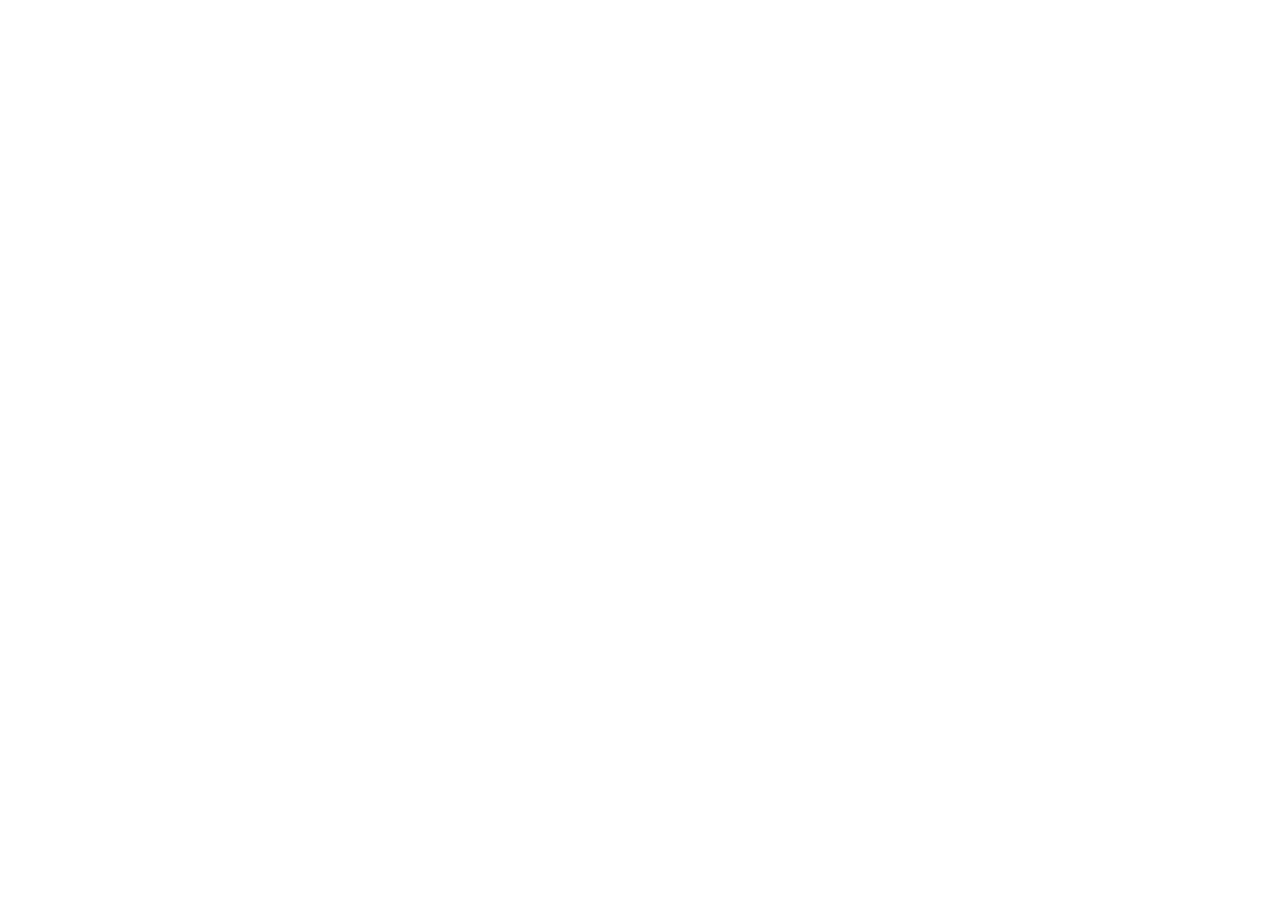
==== DW/告警管理-告警列表.html @ 0f79fd52 "Upload DW prototype pages" ====
<!doctype html>
<html lang="zh-CN">
<head><meta charset="UTF-8"><meta name="viewport" content="width=device-width,initial-scale=1"><title>AI告警管理中心</title><link rel="stylesheet" href="resources/css/app.css?v=20261026-30"></head>
<body data-page="alarms"><div id="app"></div><script src="data/mock-data.js"></script><script src="resources/js/app.js?v=20261026-30"></script></body>
</html>
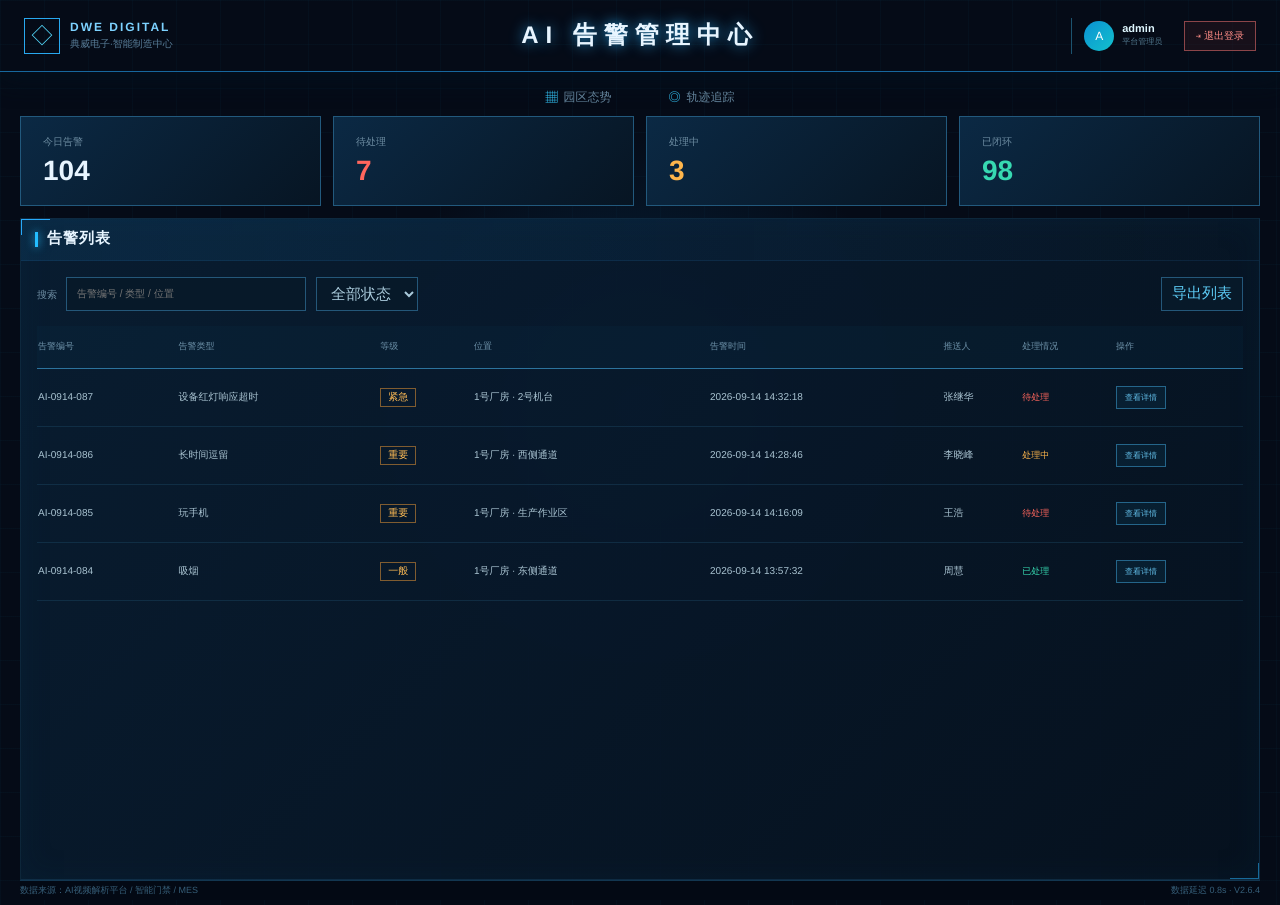
==== commit 0253e05c: "Update DW AI behavior analysis prototype" ====
--- a/DW/告警管理-告警列表.html
+++ b/DW/告警管理-告警列表.html
@@ -1,5 +1,5 @@
 <!doctype html>
 <html lang="zh-CN">
-<head><meta charset="UTF-8"><meta name="viewport" content="width=device-width,initial-scale=1"><title>AI告警管理中心</title><link rel="stylesheet" href="resources/css/app.css?v=20261026-30"></head>
+<head><meta charset="UTF-8"><meta name="viewport" content="width=device-width,initial-scale=1"><title>AI告警管理中心</title><link rel="stylesheet" href="resources/css/app.css?v=20261026-33"></head>
 <body data-page="alarms"><div id="app"></div><script src="data/mock-data.js"></script><script src="resources/js/app.js?v=20261026-30"></script></body>
 </html>
--- a/DW/resources/css/app.css
+++ b/DW/resources/css/app.css
@@ -0,0 +1,145 @@
+:root{--bg:#050b17;--panel:#08182b;--line:#164568;--blue:#18a8ff;--cyan:#42e8ff;--text:#e8f5ff;--muted:#7191ad;--red:#ff584d;--amber:#ffb64c;--green:#32d8ae}
+*{box-sizing:border-box}html,body{margin:0;min-height:100%;background:#030914;color:var(--text);font:14px "PingFang SC","Microsoft YaHei",sans-serif}button,input,select{font:inherit}button,a{color:inherit}body{min-width:1280px;background:radial-gradient(circle at 50% 45%,#062743 0,transparent 35%),linear-gradient(#0d39581c 1px,transparent 1px),linear-gradient(90deg,#0d39581c 1px,transparent 1px),var(--bg);background-size:auto,44px 44px,44px 44px,auto}
+.topbar{height:72px;padding:0 24px;display:grid;grid-template-columns:1fr 1.4fr 1fr;align-items:center;border-bottom:1px solid #17679d;box-shadow:0 8px 25px #03101d}.brand{display:flex;align-items:center;gap:10px}.brand>span{width:36px;height:36px;display:grid;place-items:center;border:1px solid #28a8ef;color:#55dcff;font-size:22px}.brand b,.brand small{display:block}.brand b{font-size:12px;letter-spacing:2px;color:#7dd2ff}.brand small{font-size:10px;color:#587c97;margin-top:3px}.topbar h1{text-align:center;margin:0;font-size:24px;font-weight:600;letter-spacing:7px;text-shadow:0 0 14px #208fce}.clock{display:flex;justify-content:flex-end;align-items:center;gap:20px;color:#6b8da5;font-size:11px}.clock i{display:inline-block;width:6px;height:6px;border-radius:50%;background:#35e4b7;box-shadow:0 0 8px #35e4b7;margin-right:5px}.clock b{font:15px monospace;color:#c1ebff}
+.nav{height:44px;display:flex;justify-content:center;align-items:end;gap:3px}.nav a{text-decoration:none;padding:9px 26px;color:#63839a;font-size:12px;border:1px solid transparent}.nav a.active{color:#d2f1ff;background:#0d3a5a66;border-color:#1d628b;box-shadow:inset 0 -2px #27c5ff}.nav span{color:#35ccff;margin-right:6px}#page-content{padding:0 20px 25px;min-height:calc(100vh - 136px)}.app-footer{height:20px;position:fixed;z-index:10;bottom:0;left:20px;right:20px;display:flex;justify-content:space-between;align-items:center;background:#030914;color:#365e78;font-size:9px;border-top:1px solid #123650}
+.dashboard{height:calc(100vh - 136px);min-height:690px;display:grid;grid-template-columns:280px minmax(620px,1fr) 360px;gap:14px}.dashboard>aside{display:grid;grid-template-rows:42% 1fr;gap:14px}.panel{position:relative;min-height:0;background:linear-gradient(135deg,#091d32f2,#06111ff0);border:1px solid #1c527552;box-shadow:inset 0 0 30px #0636542b;overflow:hidden}.panel:before,.panel:after{content:"";position:absolute;width:28px;height:15px;pointer-events:none}.panel:before{left:-1px;top:-1px;border-left:2px solid #27a9fa;border-top:2px solid #27a9fa}.panel:after{right:-1px;bottom:-1px;border-right:2px solid #176999;border-bottom:2px solid #176999}.panel-title{height:42px;display:flex;align-items:center;padding:0 14px;background:linear-gradient(90deg,#146fac26,transparent);border-bottom:1px solid #236ca82b;letter-spacing:1px}.panel-title i{width:3px;height:15px;background:#24bdff;box-shadow:0 0 8px #24bdff;margin-right:9px}
+.device-box{height:47%;display:flex;justify-content:center;align-items:center;gap:24px}.donut{width:112px;height:112px;border-radius:50%;display:grid;place-items:center;background:conic-gradient(#24c9ff 0 92.97%,#ff5961 92.97%);position:relative;box-shadow:0 0 20px #18a8ff44}.donut:before{content:"";position:absolute;inset:10px;border-radius:50%;background:#07162a}.donut div{position:relative;text-align:center}.donut b{font-size:27px}.donut small{display:block;color:#6d91aa;font-size:9px}.device-info span{display:block;color:#7897aa;font-size:10px;margin:16px 0}.device-info i{display:inline-block;width:7px;height:7px;border-radius:50%;margin-right:7px}.online{background:#20cfff}.offline{background:#ff5961}.device-info b{display:block;color:#fff;font-size:18px;margin-left:14px}.device-info em{font-size:9px;color:#54768d;font-style:normal;margin-left:14px}.mini-stats{display:grid;grid-template-columns:repeat(3,1fr);border-top:1px solid #255c7d55;border-bottom:1px solid #255c7d55;margin:0 13px;padding:12px 0}.mini-stats span{text-align:center;font-size:9px;color:#64859b;border-right:1px solid #214f6c}.mini-stats span:last-child{border:0}.mini-stats b{display:block;color:#e3f6ff;font-size:17px}
+.total{margin:13px;padding:10px;background:linear-gradient(90deg,#176daf33,transparent);display:flex;align-items:baseline}.total span{font-size:10px;color:#7693a8}.total b{font-size:28px;margin-left:13px}.total em{font-size:9px;font-style:normal;color:#ff6d63;margin-left:auto}.event-bars{padding:0 13px}.event-bars button{height:40px;width:100%;display:grid;grid-template-columns:1fr 33% 28px;align-items:center;border:0;border-bottom:1px solid #23567544;background:transparent;cursor:pointer}.event-bars span{font-size:10px;text-align:left}.event-bars i{height:4px;background:#122c41}.event-bars i b{height:100%;display:block}.event-bars strong{text-align:right}.spark-bars{height:62px;margin:12px 13px;display:flex;gap:7px;align-items:flex-end;border-bottom:1px solid #21506d;background:repeating-linear-gradient(0deg,#1f6a971c 0 1px,transparent 1px 15px)}.spark-bars i{flex:1;background:linear-gradient(#36d6ff,#1460a2)}
+.weekly-trend{margin:8px 13px 0;padding-top:7px;border-top:1px solid #24567555}.weekly-trend>header{display:flex;justify-content:space-between;align-items:center;height:18px}.weekly-trend>header b{font-size:9px;font-weight:500;color:#a6d5e9}.weekly-trend>header em{font-size:7px;font-style:normal;color:#4c748a}.trend-legend{display:grid;grid-template-columns:repeat(2,1fr);gap:3px 7px;margin:3px 0 5px;color:#587d91;font-size:7px}.trend-legend span{white-space:nowrap;overflow:hidden;text-overflow:ellipsis}.trend-legend i{display:inline-block;width:6px;height:3px;margin-right:4px}.trend-chart{height:70px;display:grid;grid-template-columns:repeat(7,1fr);gap:4px;align-items:end;border-bottom:1px solid #275b79;background:repeating-linear-gradient(0deg,transparent 0 16px,#1c5c7c28 17px)}.trend-day{height:100%;display:flex;flex-direction:column;justify-content:flex-end;align-items:center}.trend-day>span{width:100%;height:52px;display:flex;align-items:flex-end;justify-content:center;gap:2px}.trend-day>span i{width:3px;min-height:2px;box-shadow:0 0 4px currentColor;transition:.2s}.trend-day>span i:hover{filter:brightness(1.5);transform:scaleX(1.5)}.trend-day small{height:14px;padding-top:3px;color:#416b82;font:6px monospace;white-space:nowrap}
+.trend-canvas{display:block;width:100%;height:100px;border-bottom:1px solid #275b79;background:linear-gradient(90deg,#0a2f481f,transparent)}
+.center{display:flex;flex-direction:column;min-width:0}.section-heading{text-align:center;height:55px;font-size:17px;letter-spacing:5px;padding-top:4px;text-shadow:0 0 12px #28a8ef}.section-heading small{display:block;color:#2d7ba9;font-size:8px;letter-spacing:4px;margin-top:6px}.map{position:relative;flex:1;overflow:hidden;border-top:1px solid #3494d133;border-bottom:1px solid #3494d133;background:radial-gradient(ellipse at 50% 55%,#0e5d9052,transparent 52%),repeating-linear-gradient(0deg,transparent 0 35px,#1a74ad14 36px),repeating-linear-gradient(90deg,transparent 0 35px,#1a74ad14 36px)}.map:before{content:"";position:absolute;inset:12% 8% 7%;border:1px solid #2ea5e139;transform:skewY(-4deg);box-shadow:inset 0 0 50px #1476b42e}.building{position:absolute;padding:11px 13px;border:1px solid #33aae56b;background:linear-gradient(135deg,#0e466dcc,#071f35d9);box-shadow:9px 13px #030e1cb8;transform:skewY(-7deg)}.building b,.building small{display:block;transform:skewY(7deg)}.building b{font-size:11px;color:#8ccbe9}.building small{font-size:8px;color:#456f89;margin-top:3px}.b1{left:13%;top:43%;width:24%;height:19%}.b2{left:63%;top:22%;width:20%;height:18%}.b3{left:43%;top:55%;width:25%;height:21%}.b4{left:70%;top:60%;width:20%;height:17%}.beacon{position:absolute;z-index:3;width:27px;height:27px;margin:-13px;border-radius:50%;border:1px solid currentColor;background:#071523;color:#fff;box-shadow:0 0 18px currentColor;cursor:pointer}.beacon.red{color:#ff6259}.beacon.amber{color:#ffb74c}.beacon.cyan{color:#36dfff}.map-label{position:absolute;left:39%;top:35%;padding:12px 22px;border-left:2px solid #23c5fb;background:linear-gradient(90deg,#0c68a059,transparent)}.map-label b,.map-label small{display:block}.map-label small{font-size:8px;color:#4e92ba;margin-top:4px}.kpis{height:78px;display:grid;grid-template-columns:repeat(4,1fr);border:1px solid #2979ad40}.kpis span{padding:13px 15px;border-right:1px solid #174d70;background:#071b2ce6}.kpis small{display:block;color:#63849b;font-size:9px}.kpis b{font-size:23px;margin-top:4px;display:inline-block}.kpis em{font-style:normal;color:#4d819e;font-size:9px;margin-left:4px}
+.top-kpis{height:70px;flex:none;margin-bottom:8px;border-color:#267aa64f}.top-kpis span{padding:10px 15px;background:linear-gradient(180deg,#0a2941,#071725)}.camera-strip{height:112px;flex:none;margin-top:8px;border:1px solid #226184;background:linear-gradient(180deg,#071b2c,#04101c);overflow:hidden}.camera-strip>header{height:25px;display:flex;align-items:center;justify-content:space-between;padding:0 10px;border-bottom:1px solid #1e506e;color:#88cce7;font-size:8px;letter-spacing:1px}.camera-strip>header span i{display:inline-block;width:5px;height:5px;margin-right:5px;border-radius:50%;background:#35dcff;box-shadow:0 0 7px #35dcff}.camera-strip>header em{font-style:normal;color:#4e8198}.camera-grid{height:86px;display:grid;grid-template-columns:repeat(8,minmax(92px,1fr));gap:5px;padding:5px;overflow-x:auto;overflow-y:hidden}.camera-grid::-webkit-scrollbar{height:3px}.camera-grid::-webkit-scrollbar-thumb{background:#17698f}.camera-tile{height:76px;min-width:0;padding:0;border:1px solid #215777;background:#071725;text-align:left;overflow:hidden;cursor:pointer}.camera-tile:hover{border-color:#39cffb;box-shadow:0 0 10px #2dc9f64d}.camera-thumb{height:49px;position:relative;background-image:linear-gradient(#03121d24,#03121d65),url("../../images/alarms/alarm-scenes.png");background-size:300% auto;background-repeat:no-repeat;overflow:hidden}.camera-thumb:after{content:"";position:absolute;inset:0;background:repeating-linear-gradient(0deg,transparent 0 3px,#0017 4px)}.camera-thumb>span{position:absolute;z-index:2;left:4px;top:3px;color:#39e0bc;font:6px monospace}.camera-thumb>i{position:absolute;z-index:2;left:50%;top:50%;width:17px;height:12px;transform:translate(-50%,-50%);border:1px solid #4ae4ff}.camera-thumb>em{position:absolute;z-index:3;left:50%;top:50%;transform:translate(-50%,-50%);font-style:normal;font-size:6px;color:#d5f7ff}.camera-tile>footer{height:27px;display:flex;align-items:center;justify-content:space-between;padding:2px 4px;background:#071725}.camera-tile>footer span{min-width:0}.camera-tile>footer b,.camera-tile>footer small{display:block;overflow:hidden;white-space:nowrap;text-overflow:ellipsis}.camera-tile>footer b{font-size:7px}.camera-tile>footer small{font-size:6px;color:#4e788f;margin-top:2px}.camera-tile>footer>i{font-style:normal;font-size:6px;color:#35d7b0}.camera-tile.alarm{border-color:#9d3d3d}.camera-tile.alarm .camera-thumb>span,.camera-tile.alarm>footer>i{color:#ff6259}.camera-tile.offline{filter:grayscale(.7);opacity:.62}.camera-tile.offline .camera-thumb>span,.camera-tile.offline>footer>i{color:#86949c}
+.alarm-list{height:calc(100% - 78px)}.alarm-row{width:100%;height:25%;min-height:72px;display:grid;grid-template-columns:47px 1fr auto 8px;gap:8px;align-items:center;text-align:left;border:0;border-bottom:1px solid #27699226;background:transparent;cursor:pointer;padding:7px 10px}.alarm-row:hover{background:#1880bd18}.alarm-icon{width:43px;height:43px;display:grid;place-items:center;border:1px solid #ff665c;color:#ff665c;background:#ff51441a}.alarm-icon.重要{border-color:#ffb64c;color:#ffb64c}.alarm-icon.一般{border-color:#37d9b1;color:#37d9b1}.alarm-row b,.alarm-row small,.alarm-row em{display:block}.alarm-row b{font-size:10px}.alarm-row small{font-size:8px;color:#7495a9;margin-top:6px}.alarm-row em{font-style:normal;font-size:8px;color:#4e6d80;margin-top:3px}.status{font-size:9px;white-space:nowrap}.status.待处理{color:#ff665d}.status.处理中{color:#ffb64c}.status.已处理{color:#37d9b1}.more{position:absolute;bottom:0;left:0;right:0;height:35px;display:grid;place-items:center;text-decoration:none;color:#5c95b4;font-size:9px;border-top:1px solid #25638938}.todo-summary{height:62px;margin:10px;display:grid;grid-template-columns:repeat(3,1fr);background:#0f406129}.todo-summary span{text-align:center;font-size:8px;color:#607f93;padding-top:8px;border-right:1px solid #17445f}.todo-summary b{display:block;font-size:17px;color:#eaf8ff}.todo{height:48px;margin:0 10px;display:grid;grid-template-columns:28px 1fr auto;align-items:center;border-bottom:1px solid #25658c36}.todo>i{font-style:normal;color:#2a87b8}.todo b,.todo small{display:block}.todo b{font-size:9px}.todo small{font-size:8px;color:#54768b;margin-top:4px}.todo button,.detail-link{border:1px solid #24658a;background:#1668971f;color:#62bee8;font-size:8px;padding:5px 8px;cursor:pointer}
+.tracking-page,.alarms-page{height:calc(100vh - 136px);min-height:690px}.searchbar{height:64px;margin-bottom:12px;display:flex;justify-content:center;align-items:center;gap:8px;border:1px solid #299ad65a;background:#05111ef5}.searchbar label{height:38px;display:flex;align-items:center;padding-left:12px;color:#7394aa;font-size:10px;background:#081d31;border:1px solid #163f5b}.searchbar input{width:180px;margin-left:10px;background:transparent;border:0;outline:0;color:#fff}.searchbar .date-range-query{padding-right:10px}.searchbar .date-range-inputs{height:100%;margin-left:10px;display:flex;align-items:center;border-left:1px solid #163f5b}.searchbar .date-range-inputs input{width:130px;height:100%;margin:0;padding:0 9px;color-scheme:dark}.searchbar .date-range-inputs i{color:#4f7892;font-style:normal;font-size:10px}.searchbar input[type="date"]::-webkit-calendar-picker-indicator{cursor:pointer;filter:invert(78%) sepia(38%) saturate(877%) hue-rotate(160deg)}.searchbar button{height:38px;border:1px dashed #2c6383;background:#1243632e;color:#6aadd1;padding:0 16px;cursor:pointer}.searchbar .primary{border-style:solid;border-color:#27baf2;background:linear-gradient(90deg,#147bb9,#13a5ce);color:#fff}.tracking-grid{height:calc(100% - 76px);display:grid;grid-template-columns:1fr 320px;gap:14px}.track-main{display:flex;flex-direction:column}.tracking-map{min-height:480px}.track-point{position:absolute;z-index:5;width:24px;height:24px;margin:-12px;border:1px solid #43ddff;border-radius:50%;background:#07263d;box-shadow:0 0 12px #1db8e6;cursor:pointer}.track-point>b{font-size:9px}.track-point span{display:none;position:absolute;left:16px;top:-8px;white-space:nowrap;text-align:left;padding:5px 8px;background:#051828f2;border-left:2px solid #38d7fb;color:#8fcbe5;font-size:8px}.track-point:hover span{display:block}.route{position:absolute;z-index:4;height:3px;background:#38dfff;box-shadow:0 0 8px #26c9ef;transform-origin:left}.route-a{left:10%;top:78%;width:25%;transform:rotate(-24deg)}.route-b{left:27%;top:60%;width:18%;transform:rotate(9deg)}.route-c{left:44%;top:66%;width:22%;transform:rotate(-38deg)}.route-d{left:57%;top:40%;width:21%;transform:rotate(17deg)}.route-e{left:76%;top:50%;width:19%;transform:rotate(-47deg)}.timeline{height:92px;display:flex;border:1px solid #2e7fb240;background:#061525}.timeline-item{flex:1;min-width:0;border:0;border-right:1px solid #153e59;background:transparent;display:flex;align-items:center;gap:8px;padding:9px;cursor:pointer}.timeline-item>i{font-style:normal;width:22px;height:22px;border:1px solid #28b9ea;border-radius:50%;display:grid;place-items:center;color:#58d8ff;font-size:8px}.timeline-item span{text-align:left}.timeline-item b,.timeline-item small,.timeline-item em{display:block}.timeline-item b{font-size:10px}.timeline-item small,.timeline-item em{font-size:8px;color:#5f839a;margin-top:3px;font-style:normal}.person-panel{height:100%}.person-card{margin:18px;padding:14px;display:flex;align-items:center;gap:10px;background:#0e476a34;border:1px solid #225f7f}.avatar{width:44px;height:44px;display:grid;place-items:center;background:#153f5c;border:1px solid #2e8ab7}.person-card span{flex:1}.person-card b,.person-card small{display:block}.person-card small{font-size:8px;color:#678ca3;margin-top:4px}.person-card em{font-style:normal;color:#39dfbd}.person-panel dl{margin:0 18px}.person-panel dl div{padding:12px 0;border-bottom:1px solid #265f8140}.person-panel dt{font-size:9px;color:#65869b}.person-panel dd{margin:5px 0 0;font-size:11px}.analysis{margin:20px 18px;padding:14px;background:#1050742b;border-left:2px solid #2dc7f4;color:#82a3b7;font-size:10px;line-height:1.8}
+.alarm-kpis{height:90px;display:grid;grid-template-columns:repeat(4,1fr);gap:12px;margin-bottom:12px}.alarm-kpis span{padding:18px 22px;border:1px solid #22597d;background:linear-gradient(135deg,#0b2944,#071523)}.alarm-kpis small,.alarm-kpis b{display:block}.alarm-kpis small{color:#6d8ca1;font-size:10px}.alarm-kpis b{font-size:28px;margin-top:6px}.red-text{color:#ff665d}.amber-text{color:#ffb64c}.green-text{color:#37d9b1}.alarm-table{height:calc(100% - 102px)}.table-tools{height:65px;display:flex;align-items:center;gap:10px;padding:0 16px}.table-tools label{color:#6d8ca1;font-size:10px}.table-tools input,.table-tools select,.table-tools button{height:34px;border:1px solid #245779;background:#071929;color:#a9cadb;padding:0 10px}.table-tools input{width:240px;margin-left:9px}.table-tools button{margin-left:auto;cursor:pointer;color:#5dccf6}.alarm-table table{width:calc(100% - 32px);margin:0 16px;border-collapse:collapse}.alarm-table th{height:42px;text-align:left;color:#6d91a8;background:#0d365326;font-size:9px;font-weight:500;border-bottom:1px solid #2c739d}.alarm-table td{height:58px;border-bottom:1px solid #22577852;font-size:10px;color:#a9c3d1}.tag{border:1px solid #805c30;color:#ffbc55;padding:3px 7px}
+.modal-wrap{position:fixed;z-index:99;inset:0;display:grid;place-items:center;background:#01060dd9;backdrop-filter:blur(4px)}.modal{width:860px;background:linear-gradient(135deg,#0b2138,#06121f);border:1px solid #2779a8;box-shadow:0 0 50px #005e9859;position:relative}.modal>.close{position:absolute;right:12px;top:10px;border:0;background:transparent;color:#78a4ba;font-size:24px;cursor:pointer}.modal>header{padding:18px 24px;border-bottom:1px solid #1b4a68}.modal header>span{color:#52c9f5;font-size:9px;letter-spacing:3px}.modal h2{margin:7px 0 4px;font-size:20px}.modal header small{color:#5c7b90}.modal>main{padding:20px 24px;display:grid;grid-template-columns:1.4fr 1fr;gap:20px}.video{height:300px;position:relative;overflow:hidden;background:linear-gradient(145deg,#162a35,#050a0e);border:1px solid #27536a}.video .machine{position:absolute;left:45px;right:45px;bottom:45px;height:120px;border:1px solid #496871;background:#13272f}.video .target{position:absolute;left:55%;top:30%;width:50px;height:120px;border:1px solid #ff5c54;color:#ff5c54;font-size:8px}.video>button{position:absolute;left:50%;top:50%;transform:translate(-50%,-50%);width:50px;height:50px;border-radius:50%;border:1px solid #55ccef;background:#0a2a3dbd;color:#6fe0ff}.video>span{position:absolute;left:10px;top:10px;font-size:9px}.detail h3{font-size:11px;color:#73c8ef;border-left:2px solid #2ac9fa;padding-left:7px}.detail p{border-bottom:1px solid #22516e;padding:9px 0;font-size:10px}.detail p i{display:inline-block;width:90px;font-style:normal;color:#68879b}.detail article{padding:12px;background:#0f527834;color:#7f9fb2;line-height:1.8;font-size:10px}.modal>footer{height:58px;display:flex;justify-content:flex-end;align-items:center;padding:0 24px;border-top:1px solid #17425e}.complete{height:34px;border:1px solid #29baf2;background:linear-gradient(90deg,#147bb9,#13a5ce);padding:0 17px;color:#fff;cursor:pointer}.toast{position:fixed;z-index:120;top:85px;left:50%;transform:translateX(-50%);padding:11px 18px;background:#0b2a3d;border:1px solid #278eb5;box-shadow:0 8px 30px #0008;color:#b9ecff;font-size:11px}
+
+/* 由洋乌建筑 DWG 提取的一层厂房结构与摄像头交互层 */
+.factory-cad-map{background:radial-gradient(ellipse at 48% 48%,#0b5b8a58,transparent 60%),linear-gradient(#071425d9,#030a13f2);isolation:isolate}.factory-cad-map:before{inset:42px 20px 18px;transform:none;border-color:#2497d234;background:linear-gradient(135deg,#0b395133,transparent 60%)}.cad-toolbar{position:absolute;z-index:3;left:18px;right:18px;top:12px;height:28px;display:flex;align-items:center;gap:18px;padding:0 10px;background:linear-gradient(90deg,#0a2d45df,#06152199 72%,transparent);border-left:2px solid #28c8ff;color:#6196b3;font-size:9px;letter-spacing:1px}.cad-toolbar span i{display:inline-block;width:6px;height:6px;border-radius:50%;background:#32dbbd;box-shadow:0 0 8px #32dbbd}.cad-toolbar b{color:#d3f3ff;font-size:11px}.cad-toolbar em{margin-left:auto;font-style:normal;color:#3abfec}.factory-plan-sim{position:absolute;z-index:1;left:5%;right:5%;top:13%;bottom:9%;border:2px solid #278ec1;background:linear-gradient(#0b3a5747,#061523b5);box-shadow:inset 0 0 45px #128bc131,0 0 22px #0f6fa32b}.factory-plan-sim:before,.factory-plan-sim:after{content:"";position:absolute;pointer-events:none}.factory-plan-sim:before{inset:0;background:repeating-linear-gradient(90deg,transparent 0 calc(12.5% - 1px),#1b6b9438 calc(12.5% - 1px) 12.5%),repeating-linear-gradient(0deg,transparent 0 calc(20% - 1px),#1b6b9433 calc(20% - 1px) 20%)}.factory-plan-sim:after{left:26%;top:0;bottom:0;border-left:3px double #2e8bb5}.plan-axis{position:absolute;color:#34789b;font:8px monospace;letter-spacing:8px}.axis-x{left:3%;right:3%;top:-15px;text-align:center}.axis-y{left:-17px;top:8%;bottom:8%;display:flex;flex-direction:column;justify-content:space-between;line-height:3.4}.plan-room{position:absolute;border:1px solid #2d87b1;background:#0d3e5a48;color:#6cb7d6;box-shadow:inset 0 0 16px #0c6d9930}.plan-room>b{position:absolute;left:7px;top:6px;font-size:9px;color:#9bdcf4}.room-life{left:1.5%;top:3%;width:22%;height:34%;display:grid;grid-template-columns:1fr 1fr;padding:27px 6px 6px;gap:4px}.room-life span,.room-pack span{display:grid;place-items:center;border:1px solid #245f7e;font-size:7px;background:#071a29}.room-production{left:29%;top:7%;right:29%;bottom:16%}.room-production small{position:relative;z-index:2;display:inline-block;margin:55px 7% 0;color:#5189a4}.machine-lines{position:absolute;left:8%;right:8%;top:32%;bottom:18%;display:flex;gap:6%}.machine-lines i{flex:1;border:1px solid #2c9bc4;background:repeating-linear-gradient(0deg,#0c3047 0 8px,#287aa14d 9px 11px);transform:skewY(-4deg);box-shadow:4px 5px #020c14}.room-material{right:2%;top:4%;width:24%;height:41%;padding:32px 8px 8px;display:grid;grid-template-columns:1fr 1fr;gap:5px}.room-material i{border:1px solid #2b708f;background:repeating-linear-gradient(0deg,#0a2b40 0 8px,#2c76943d 9px 11px)}.room-pack{right:2%;bottom:4%;width:24%;height:39%;display:grid;grid-template-columns:1fr 1fr 1fr;padding:32px 7px 7px;gap:4px}.main-passage{position:absolute;left:2%;right:2%;bottom:4%;height:9%;display:grid;place-items:center;border-top:1px dashed #39a7cf;border-bottom:1px dashed #39a7cf;color:#347897;font-size:8px;letter-spacing:7px}.north-mark{position:absolute;right:27%;top:4%;color:#52c9f5;text-align:center;font:9px monospace}.camera-point{position:absolute;z-index:5;width:30px;height:30px;margin:-15px;border:1px solid #2bdcff;border-radius:50%;background:#061b2b;box-shadow:0 0 0 5px #19c9f51b,0 0 18px #20d4ff;cursor:pointer}.camera-point:before{content:"";position:absolute;left:8px;top:9px;width:10px;height:7px;border:1px solid currentColor;border-radius:2px}.camera-point:after{content:"";position:absolute;left:18px;top:11px;border-left:5px solid currentColor;border-top:3px solid transparent;border-bottom:3px solid transparent}.camera-point>i{position:absolute;inset:-7px;border:1px solid currentColor;border-radius:50%;opacity:.55;animation:cameraPulse 2s infinite}.camera-point>span{display:none;position:absolute;left:24px;top:-12px;min-width:112px;padding:7px 9px;text-align:left;white-space:nowrap;background:#061927f2;border:1px solid #25759b;border-left:2px solid currentColor;box-shadow:0 8px 22px #000a}.camera-point:hover{z-index:8;transform:scale(1.1)}.camera-point:hover>span{display:block}.camera-point span b,.camera-point span small{display:block}.camera-point span b{font-size:9px;color:#dcf7ff}.camera-point span small{font-size:8px;color:#638ba1;margin-top:3px}.camera-point.online{color:#35dcff}.camera-point.alarm{color:#ff6259;border-color:#ff6259;box-shadow:0 0 0 5px #ff55451d,0 0 22px #ff443d}.camera-point.offline{color:#738594;border-color:#617583;box-shadow:none}.camera-legend{position:absolute;z-index:4;right:20px;bottom:18px;display:flex;align-items:center;gap:12px;padding:7px 10px;background:#041521e8;border:1px solid #184766;color:#668ba0;font-size:8px}.camera-legend span i{display:inline-block;width:6px;height:6px;border-radius:50%;margin-right:4px}.camera-legend i.online{background:#35dcff}.camera-legend i.alarm{background:#ff6259}.camera-legend i.offline{background:#738594}.camera-legend small{padding-left:10px;border-left:1px solid #214a61;color:#35b8e9}@keyframes cameraPulse{0%,100%{transform:scale(.8);opacity:.7}70%{transform:scale(1.25);opacity:0}}
+.camera-modal{width:940px}.camera-modal>main{grid-template-columns:1.65fr 1fr}.camera-feed{height:360px;position:relative;overflow:hidden;border:1px solid #2a617b;background:linear-gradient(#6f8587 0 43%,#3b4849 44% 46%,#202b2e 47%);filter:saturate(.72);box-shadow:inset 0 0 70px #0009}.camera-feed:before{content:"";position:absolute;inset:0;background:linear-gradient(110deg,#fff1,transparent 28%),repeating-linear-gradient(0deg,#fff0 0 3px,#0018 4px);pointer-events:none;z-index:8}.feed-grid{position:absolute;left:-10%;right:-10%;bottom:-20%;height:65%;background:repeating-linear-gradient(90deg,transparent 0 60px,#d4e0d019 61px),repeating-linear-gradient(0deg,transparent 0 45px,#d4e0d019 46px);transform:perspective(280px) rotateX(58deg)}.feed-room{position:absolute;inset:45px 28px 90px;display:flex;align-items:flex-end;gap:15px}.feed-room i{flex:1;height:75%;border:2px solid #8aa09d;background:linear-gradient(90deg,#28383b,#4d5f5f 55%,#1b272a);box-shadow:7px 7px #101819}.feed-room i:nth-child(2){height:54%}.feed-room i:nth-child(3){height:85%}.feed-room i:nth-child(4){height:66%}.scene-corridor .feed-room i,.scene-hall .feed-room i{height:100%;background:linear-gradient(90deg,#4a5857,#7b8983)}.scene-warehouse .feed-room i,.scene-loading .feed-room i{background:repeating-linear-gradient(0deg,#283638 0 22px,#71807b 23px 25px)}.scene-gate .feed-room i:first-child,.scene-loading .feed-room i:last-child{background:#172326;border-width:8px;height:100%}.feed-person{position:absolute;z-index:3;width:14px;height:43px;border:2px solid #64f2d2;border-radius:7px 7px 3px 3px;bottom:68px;left:47%;box-shadow:0 0 8px #30e6c4}.feed-person:before{content:"";position:absolute;width:10px;height:10px;left:0;top:-13px;border:2px solid #64f2d2;border-radius:50%}.feed-person.p2{left:70%;bottom:78px;transform:scale(.82)}.detect-box{position:absolute;z-index:4;left:43%;bottom:53px;padding:2px 4px;border:1px solid #4ef0ce;color:#4ef0ce;font:8px monospace}.feed-status{position:absolute;z-index:9;left:12px;right:12px;top:10px;display:flex;justify-content:space-between;font:9px monospace;color:#e8f7ee}.feed-status b{color:#ff6259}.feed-status em{font-style:normal}.camera-feed.alarm .detect-box,.camera-feed.alarm .feed-person,.camera-feed.alarm .feed-person:before{border-color:#ff5d54;color:#ff5d54;box-shadow:0 0 8px #ff5d54}.camera-feed.offline{filter:grayscale(1) brightness(.35)}.signal-lost{position:absolute;z-index:10;inset:0;display:grid;place-content:center;text-align:center;color:#b9c4c8;font:22px monospace;letter-spacing:4px;background:#071016b8}.signal-lost small{display:block;margin-top:9px;font:9px sans-serif;letter-spacing:1px;color:#6f7f85}.camera-state{font-weight:500}.camera-state.online{color:#32d8ae}.camera-state.alarm{color:#ff6259}.camera-state.offline{color:#82909a}.camera-modal footer{justify-content:space-between;color:#547c93;font-size:9px}
+
+/* 首页告警抓拍轮播 */
+.alarm-carousel{position:absolute;z-index:12;left:18px;bottom:18px;width:min(315px,42%);height:218px;background:#04111df2;border:1px solid #2879a2;box-shadow:0 12px 35px #000c,0 0 20px #1376a143;overflow:hidden}.alarm-carousel>header{height:30px;display:flex;align-items:center;justify-content:space-between;padding:0 9px;background:linear-gradient(90deg,#0d3f5f,#071b2a);border-bottom:1px solid #236184;color:#91d8f4;font-size:9px;letter-spacing:1px}.alarm-carousel>header span i{display:inline-block;width:5px;height:5px;margin-right:5px;border-radius:50%;background:#ff5d55;box-shadow:0 0 7px #ff5d55}.alarm-carousel>header em{font-style:normal;color:#4e8198;font-size:8px}.alarm-slides{position:relative;height:168px}.alarm-slide{position:absolute;inset:0;opacity:0;transform:translateX(16px);transition:opacity .55s ease,transform .55s ease;pointer-events:none}.alarm-slide.active{opacity:1;transform:none;pointer-events:auto}.alarm-shot{height:125px;position:relative;background-image:linear-gradient(#03121d1c,#03121d57),url("../../images/alarms/alarm-scenes.png");background-size:300% 100%;background-repeat:no-repeat;overflow:hidden}.alarm-shot:after{content:"";position:absolute;inset:0;background:repeating-linear-gradient(0deg,transparent 0 3px,#001a 4px);box-shadow:inset 0 0 25px #001c;pointer-events:none}.shot-scan{position:absolute;z-index:2;left:0;right:0;height:1px;background:#40e4ff99;box-shadow:0 0 7px #40e4ff;animation:shotScan 3s linear infinite}.recognition-box{position:absolute;z-index:4;top:27%;width:38px;height:73px;transform:translateX(-50%);border:1px solid #ff5d55;box-shadow:0 0 8px #ff413c80}.recognition-box:before,.recognition-box:after{content:"";position:absolute;width:7px;height:7px;border-color:#fff}.recognition-box:before{left:-2px;top:-2px;border-left:2px solid #fff;border-top:2px solid #fff}.recognition-box:after{right:-2px;bottom:-2px;border-right:2px solid #fff;border-bottom:2px solid #fff}.recognition-box span{position:absolute;left:-1px;top:-14px;padding:2px 4px;white-space:nowrap;background:#ff5d55;color:#fff;font:7px monospace}.shot-rec{position:absolute;z-index:4;left:7px;right:7px;top:6px;display:flex;justify-content:space-between;color:#e7f7fb;font:7px monospace;text-shadow:0 1px 3px #000}.shot-rec b{color:#ff5d55}.shot-info{height:43px;display:flex;justify-content:space-between;align-items:center;padding:0 9px;background:linear-gradient(90deg,#0b2b42,#071724)}.shot-info span b,.shot-info span small,.shot-info em small{display:block}.shot-info span b{font-size:10px;color:#fff}.shot-info span small{font-size:7px;color:#6290a5;margin-top:3px}.shot-info em{font-style:normal;text-align:right;color:#53d8ff;font-size:9px}.shot-info em small{font-size:7px;color:#617f90;margin-top:2px}.alarm-carousel>footer{height:20px;display:flex;justify-content:center;align-items:center;gap:6px;border-top:1px solid #173f58}.alarm-carousel>footer button{width:15px;height:3px;padding:0;border:0;background:#274d62;cursor:pointer;transition:.25s}.alarm-carousel>footer button.active{width:26px;background:#32cfff;box-shadow:0 0 6px #32cfff}@keyframes shotScan{0%{top:4%;opacity:0}10%,90%{opacity:1}100%{top:96%;opacity:0}}
+/* 右侧待办区：每屏三张告警抓拍、整组三张轮播 */
+.todo-carousel.alarm-carousel{left:10px;right:10px;bottom:10px;width:auto;height:158px}.todo-carousel>header{height:27px}.alarm-groups{position:relative;height:110px;padding:6px}.alarm-group{position:absolute;inset:6px;display:grid;grid-template-columns:repeat(3,1fr);gap:5px;opacity:0;transform:translateX(12px);transition:opacity .5s ease,transform .5s ease;pointer-events:none}.alarm-group.active{opacity:1;transform:none;pointer-events:auto}.alarm-card{min-width:0;background:#071827;border:1px solid #1d4c68;overflow:hidden}.todo-carousel .alarm-shot{height:76px;background-size:300% 100%}.todo-carousel .recognition-box{top:24%;width:24px;height:44px}.todo-carousel .recognition-box span{top:-11px;font-size:6px}.todo-carousel .shot-rec{left:4px;right:4px;top:4px;font-size:6px}.alarm-card-info{height:25px;padding:3px 4px;display:flex;justify-content:space-between;gap:3px;align-items:center;background:linear-gradient(90deg,#0a2b41,#071521)}.alarm-card-info b{overflow:hidden;white-space:nowrap;text-overflow:ellipsis;font-size:7px}.alarm-card-info span{white-space:nowrap;color:#42d4ff;font-size:7px}.todo-carousel>footer{height:19px}.todo-carousel>footer button{width:18px}.todo-carousel>footer button.active{width:30px}
+.alarm-card{padding:0;color:inherit;text-align:left;cursor:pointer}.alarm-card:hover{border-color:#3acfff;box-shadow:0 0 10px #2acbff4f}.todo-carousel .alarm-shot{background-size:300% auto}.shot-zoom{position:absolute;z-index:6;inset:0;display:grid;place-items:center;background:#00101ca8;color:#9beaff;font-size:7px;letter-spacing:1px;opacity:0;transition:.2s}.alarm-card:hover .shot-zoom{opacity:1}
+.alarm-shot-modal{width:min(960px,82vw)}.alarm-shot-modal>main{display:block;padding:18px 22px 22px}.alarm-shot-large{position:relative;height:min(60vh,560px);overflow:hidden;background-image:linear-gradient(#03121d12,#03121d35),url("../../images/alarms/alarm-scenes.png");background-size:300% auto;background-repeat:no-repeat;background-position-y:center;border:1px solid #2c7da4;box-shadow:inset 0 0 55px #001825}.alarm-shot-large:after{content:"";position:absolute;inset:0;background:repeating-linear-gradient(0deg,transparent 0 4px,#0016 5px);pointer-events:none}.alarm-shot-large .recognition-box{top:20%;width:72px;height:68%;border-width:2px}.alarm-shot-large .recognition-box span{top:-20px;padding:4px 7px;font-size:10px}.alarm-shot-large .shot-rec{left:14px;right:14px;top:12px;font-size:10px}.shot-meta{height:68px;display:grid;grid-template-columns:repeat(4,1fr);border:1px solid #225b7a;border-top:0;background:#071a29}.shot-meta span{padding:12px 16px;border-right:1px solid #204e68}.shot-meta span:last-child{border:0}.shot-meta small,.shot-meta b{display:block}.shot-meta small{font-size:8px;color:#5e859b}.shot-meta b{margin-top:6px;font-size:11px;color:#dff7ff}
+/* 提高趋势图与摄像头预览区的可读性 */
+.camera-strip{height:150px}.camera-strip>header{height:28px;font-size:9px}.camera-grid{height:121px;grid-template-columns:repeat(8,minmax(104px,1fr));gap:6px;padding:6px}.camera-tile{height:108px}.camera-thumb{height:76px}.camera-thumb>span{left:5px;top:4px;font-size:7px}.camera-thumb>i{width:22px;height:15px}.camera-thumb>em{font-size:8px}.camera-tile>footer{height:32px;padding:3px 5px}.camera-tile>footer b{font-size:8px}.camera-tile>footer small,.camera-tile>footer>i{font-size:7px}
+/* 轨迹追踪复用园区态势底图，并通过 Canvas 动态绘制路径 */
+.tracking-map .factory-plan-sim{opacity:.82}.trajectory-canvas{position:absolute;z-index:4;inset:0;width:100%;height:100%;pointer-events:none}.tracking-map .track-point{opacity:0;transform:scale(.45);transition:opacity .35s ease,transform .35s ease,box-shadow .25s}.tracking-map .track-point.reached{opacity:1;transform:scale(1)}.tracking-map .track-point.current{color:#fff;background:#0d5a79;box-shadow:0 0 0 6px #25dafa22,0 0 22px #25dafa}.tracking-map .track-point.current:after{content:"";position:absolute;inset:-9px;border:1px solid #42e8ff;border-radius:50%;animation:cameraPulse 1.2s infinite}.tracking-map .track-point span{z-index:9}.trajectory-status{position:absolute;z-index:7;left:50%;top:52%;transform:translate(-50%,-50%);min-width:265px;padding:12px 18px;display:flex;align-items:center;justify-content:center;gap:9px;background:#041827e8;border:1px solid #256889;color:#7fa4b7;font-size:9px;letter-spacing:1px;box-shadow:0 10px 30px #0009;transition:.35s}.trajectory-status>i{width:7px;height:7px;border-radius:50%;background:#35cfff;box-shadow:0 0 9px #35cfff}.trajectory-status>i.complete{background:#36dbb3;box-shadow:0 0 9px #36dbb3}.tracking-started .trajectory-status{top:13%;left:50%;padding:7px 13px;background:#052037e0}.tracking-page .timeline-item{opacity:.58;transition:.25s}.tracking-page:has(.tracking-started) .timeline-item{opacity:1}
+.tracking-page .timeline-item{opacity:.4;transition:opacity .3s,background .3s}.tracking-page:has(.tracking-started) .timeline-item:not(.reached){opacity:.4}.tracking-page .timeline-item.reached{opacity:1;background:#0b3f5c35}.tracking-page .timeline-item.reached>i{box-shadow:0 0 9px #28c9f1;background:#0b3450}
+/* 园区态势：近7日人员 AI 检查发现次数榜 */
+.person-ranking{position:absolute;z-index:12;top:49px;right:21px;width:232px;background:#041420f0;border:1px solid #26769b;box-shadow:0 12px 28px #0009,inset 0 0 22px #0b537334;color:#d9f6ff;transition:width .25s}.person-ranking>header{height:43px;display:flex;align-items:center;justify-content:space-between;padding:7px 8px 6px 11px;border-bottom:1px solid #1c526e;background:linear-gradient(90deg,#0b3550e8,#061622e8)}.person-ranking>header:before{content:"";width:3px;height:23px;margin-right:7px;background:#31d8ff;box-shadow:0 0 8px #31d8ff}.person-ranking>header div{min-width:0;flex:1}.person-ranking>header b,.person-ranking>header small{display:block}.person-ranking>header b{font-size:10px;letter-spacing:1px}.person-ranking>header small{margin-top:3px;color:#4f8ba6;font-size:7px}.person-ranking>header button{width:23px;height:23px;padding:0;border:1px solid #287a9f;background:#071c2b;color:#50dafe;font-size:16px;line-height:19px;cursor:pointer}.person-ranking-list{padding:4px 8px}.person-rank-row{position:relative;min-height:35px;display:grid;grid-template-columns:24px minmax(0,1fr) 34px;align-items:center;border-bottom:1px solid #143b50;overflow:hidden}.person-rank-row>i{position:relative;z-index:2;font:italic 10px monospace;color:#4d8199}.person-rank-info{position:relative;z-index:2;min-width:0;display:grid;grid-template-columns:1fr auto;column-gap:5px}.person-rank-info b{font-size:9px}.person-rank-info small{grid-column:1 / 3;margin-top:2px;overflow:hidden;white-space:nowrap;text-overflow:ellipsis;color:#4d7d94;font-size:6px}.person-rank-info em{grid-column:2;grid-row:1;font-style:normal;color:#6cb6d1;font-size:6px;white-space:nowrap}.person-rank-row>strong{position:relative;z-index:2;text-align:right;color:#77e6ff;font-size:11px}.person-rank-row>strong small{margin-left:2px;color:#4f7e94;font-size:6px}.person-rank-bar{position:absolute;z-index:1;left:24px;right:0;bottom:2px;height:2px;background:#123a4c}.person-rank-bar>i{display:block;height:100%;background:linear-gradient(90deg,#116b91,#37dafa);box-shadow:0 0 5px #35d7ff}.person-rank-row.top1>i{color:#ffd35a}.person-rank-row.top2>i{color:#9defff}.person-rank-row.top3>i{color:#ff9a5a}.person-rank-row.top1>strong{color:#ffd35a}.person-ranking>footer{height:22px;padding:6px 9px;color:#416f84;font-size:6px;text-align:right}.person-ranking.collapsed{width:232px}.person-ranking.collapsed .person-ranking-list,.person-ranking.collapsed>footer{display:none}.person-ranking.collapsed>header{border-bottom:0}.person-ranking.collapsed>header small{display:none}
+@media(max-height:760px){.todo-carousel.alarm-carousel{height:126px}.alarm-groups{height:81px}.todo-carousel .alarm-shot{height:52px}.alarm-card-info{height:22px}.todo-carousel .recognition-box{height:30px}.todo-carousel>footer{height:18px}}
+@media(max-height:820px){.dashboard,.tracking-page,.alarms-page{height:calc(100vh - 126px);min-height:650px}.topbar{height:65px}.nav{height:38px}#page-content{min-height:calc(100vh - 123px)}.panel-title{height:37px}.alarm-row{min-height:62px}.spark-bars{height:45px}.tracking-map{min-height:430px}}
+@media(max-height:820px){.weekly-trend{margin-top:5px;padding-top:4px}.trend-chart{height:57px}.trend-day>span{height:40px}.trend-canvas{height:72px}.camera-strip{height:120px}.camera-grid{height:91px}.camera-tile{height:78px}.camera-thumb{height:51px}.camera-tile>footer{height:27px}}
+@media(max-height:820px){.person-ranking{top:45px;width:214px}.person-ranking.collapsed{width:214px}.person-ranking>header{height:36px;padding-top:5px;padding-bottom:4px}.person-rank-row{min-height:29px}.person-ranking-list{padding-top:2px;padding-bottom:2px}.person-ranking>footer{height:18px;padding-top:4px}}
+/* 右侧信息重组：告警信息与检查待办合并，人员榜单独立成栏，不再覆盖厂房图 */
+.dashboard>.dashboard-right{grid-template-rows:58% 1fr}.alarm-center-panel .todo-summary{height:52px;margin:8px}.alarm-center-panel .todo-summary span{padding-top:6px}.alarm-center-panel .todo-summary b{font-size:15px}.alarm-action-list{margin:0 8px}.alarm-action-row{width:100%;height:42px;padding:0 3px;display:grid;grid-template-columns:24px minmax(0,1fr) auto 42px;gap:5px;align-items:center;border:0;border-bottom:1px solid #1d4a63;background:transparent;color:inherit;text-align:left;cursor:pointer}.alarm-action-row:hover{background:#1689c514}.alarm-action-row>i{font-style:normal;color:#28aee0}.alarm-action-row span{min-width:0}.alarm-action-row b,.alarm-action-row small{display:block;overflow:hidden;white-space:nowrap;text-overflow:ellipsis}.alarm-action-row b{font-size:8px}.alarm-action-row small{margin-top:3px;color:#50788f;font-size:6px}.alarm-action-row>em{font-style:normal;font-size:7px}.alarm-action-row>strong{padding:4px 3px;border:1px solid #24658a;color:#62bee8;font-size:7px;text-align:center}.alarm-center-panel .todo-carousel{height:137px}.alarm-center-panel .alarm-groups{height:90px}.alarm-center-panel .alarm-group{inset:5px}.alarm-center-panel .todo-carousel .alarm-shot{height:57px}.alarm-center-panel .alarm-card-info{height:23px}.alarm-center-panel .todo-carousel .recognition-box{height:34px}.person-ranking-panel .panel-title{height:42px}.ranking-period{height:26px;padding:0 9px;display:flex;align-items:center;justify-content:space-between;border-bottom:1px solid #173e55;color:#54b8dd;font-size:7px}.ranking-period em{font-style:normal;color:#456e83}.person-ranking-panel .person-ranking-list{padding:2px 9px}.person-ranking-panel .person-rank-row{min-height:22px;grid-template-columns:23px minmax(0,1fr) 31px}.person-ranking-panel .person-rank-info{grid-template-columns:50px 1fr;align-items:center}.person-ranking-panel .person-rank-info b{font-size:8px}.person-ranking-panel .person-rank-info small{grid-column:2;grid-row:1;margin:0;font-size:6px}.person-ranking-panel .person-rank-info em{display:none}.person-ranking-panel .person-rank-row>strong{font-size:9px}.person-ranking-panel .person-rank-bar{left:23px}.ranking-note{position:absolute;left:9px;right:9px;bottom:5px;text-align:right;color:#3f6a7f;font-size:6px}
+@media(max-height:820px){.dashboard>.dashboard-right{grid-template-rows:59% 1fr}.alarm-center-panel .todo-summary{height:44px;margin:6px}.alarm-center-panel .alarm-action-row{height:36px}.alarm-center-panel .todo-carousel{height:113px}.alarm-center-panel .alarm-groups{height:68px}.alarm-center-panel .todo-carousel .alarm-shot{height:38px}.alarm-center-panel .alarm-card-info{height:20px}.person-ranking-panel .ranking-period{height:22px}.person-ranking-panel .person-rank-row{min-height:19px}.person-ranking-panel .person-rank-info b{font-size:7px}.person-ranking-panel .person-rank-info small{font-size:5px}}
+/* 消除模块内部留白：拉伸设备统计，并让告警抓拍紧接处置列表铺满剩余高度 */
+.dashboard>aside:first-child>.panel:first-child .device-box{height:62%;gap:28px}.dashboard>aside:first-child>.panel:first-child .donut{width:124px;height:124px}.dashboard>aside:first-child>.panel:first-child .donut:before{inset:11px}.dashboard>aside:first-child>.panel:first-child .mini-stats{padding:15px 0;margin-bottom:10px}.alarm-center-panel .todo-carousel{top:236px;bottom:8px;height:auto}.alarm-center-panel .alarm-groups{height:calc(100% - 46px)}.alarm-center-panel .alarm-group{bottom:5px}.alarm-center-panel .alarm-card{height:100%;display:flex;flex-direction:column}.alarm-center-panel .todo-carousel .alarm-shot{height:auto;flex:1;min-height:57px}.alarm-center-panel .alarm-card-info{height:25px;flex:none}
+@media(max-height:820px){.dashboard>aside:first-child>.panel:first-child .device-box{height:61%;gap:20px}.dashboard>aside:first-child>.panel:first-child .donut{width:108px;height:108px}.dashboard>aside:first-child>.panel:first-child .mini-stats{padding:11px 0;margin-bottom:6px}.alarm-center-panel .todo-carousel{top:201px;bottom:6px;height:auto}.alarm-center-panel .alarm-groups{height:calc(100% - 46px)}.alarm-center-panel .todo-carousel .alarm-shot{height:auto;min-height:38px}.alarm-center-panel .alarm-card-info{height:20px}}
+/* 告警记录增至四条，抓拍卡片恢复固定比例，避免图片纵向拉伸 */
+.alarm-center-panel .todo-carousel{top:auto;bottom:8px;height:137px}.alarm-center-panel .alarm-groups{height:90px}.alarm-center-panel .alarm-group{inset:5px}.alarm-center-panel .alarm-card{height:auto;display:block}.alarm-center-panel .todo-carousel .alarm-shot{height:57px;min-height:0;flex:none;background-size:300% auto}.alarm-center-panel .alarm-card-info{height:23px}
+@media(max-height:820px){.alarm-center-panel .alarm-action-row{height:34px}.alarm-center-panel .todo-carousel{top:auto;bottom:6px;height:137px}.alarm-center-panel .alarm-groups{height:90px}.alarm-center-panel .todo-carousel .alarm-shot{height:57px;min-height:0}.alarm-center-panel .alarm-card-info{height:23px}}
+/* 人员榜单联动轨迹页及右侧 AI 智能研判 */
+.person-ranking-panel .person-rank-row{text-decoration:none;cursor:pointer;transition:background .2s,border-color .2s}.person-ranking-panel .person-rank-row:hover{background:#13577b38;border-color:#2fbde5}.person-ranking-panel .person-rank-row:hover .person-rank-info b{color:#65e6ff}.person-panel{overflow:hidden}.person-panel .person-card{margin:12px 14px 9px;padding:10px}.track-facts{margin:0 14px 10px;display:grid;grid-template-columns:1fr 1fr;border:1px solid #1d526e;background:#09243a80}.track-facts span{padding:8px 9px;border-right:1px solid #1b4b65;border-bottom:1px solid #1b4b65}.track-facts span:nth-child(2n){border-right:0}.track-facts span:nth-child(n+3){border-bottom:0}.track-facts small,.track-facts b{display:block}.track-facts small{color:#587d91;font-size:7px}.track-facts b{margin-top:4px;font-size:9px;color:#cceeff}.ai-analysis-result{margin:0 14px 12px;border:1px solid #22617e;background:linear-gradient(145deg,#0b3048a8,#061623c9)}.ai-analysis-result>header{height:32px;padding:0 10px;display:flex;align-items:center;justify-content:space-between;border-bottom:1px solid #1d526e;background:#0d3f5c61}.ai-analysis-result>header b{font-size:10px;color:#80ddfa}.ai-analysis-result>header em{font-style:normal;color:#35d6b0;font-size:7px}.ai-risk{height:57px;display:grid;grid-template-columns:78px 75px 1fr;border-bottom:1px solid #1d526e}.ai-risk>span{padding:8px;border-right:1px solid #1d526e}.ai-risk>span:last-child{border:0}.ai-risk small,.ai-risk b{display:block}.ai-risk small{font-size:7px;color:#557c91}.ai-risk b{margin-top:5px;font-size:10px}.ai-risk span.high b{color:#ff645a}.ai-risk span.medium b{color:#ffb64c}.ai-risk span.low b{color:#37d9b1}.ai-analysis-result>dl{margin:0 10px}.ai-analysis-result>dl div{display:grid;grid-template-columns:80px 1fr;padding:7px 0;border-bottom:1px solid #19445c}.ai-analysis-result dt{font-size:7px;color:#547c91}.ai-analysis-result dd{margin:0;font-size:8px;color:#b8dbe9}.ai-analysis-result>article{margin:8px;padding:9px;background:#0e4c6c3b;border-left:2px solid #2dc7f4;color:#789eb0;font-size:8px;line-height:1.65}.ai-analysis-result>article b{display:block;margin-bottom:3px;color:#65cde9;font-size:8px}
+@media(max-height:820px){.person-panel .person-card{margin:8px 10px 6px;padding:7px}.person-card .avatar{width:37px;height:37px}.track-facts{margin:0 10px 6px}.track-facts span{padding:5px 7px}.ai-analysis-result{margin:0 10px 8px}.ai-analysis-result>header{height:27px}.ai-risk{height:48px}.ai-risk>span{padding:5px 7px}.ai-analysis-result>dl div{padding:5px 0}.ai-analysis-result>article{margin:6px;padding:6px;line-height:1.45}}
+/* 轨迹分析：人员活动时间维度 */
+#person-analysis-content{height:calc(100% - 42px);overflow-y:auto;scrollbar-width:thin;scrollbar-color:#1c6b8e transparent}#person-analysis-content::-webkit-scrollbar{width:3px}#person-analysis-content::-webkit-scrollbar-thumb{background:#1c6b8e}.activity-time-card{margin:0 14px 14px;border:1px solid #22617e;background:linear-gradient(145deg,#0a2a40,#061521)}.activity-time-card>header{height:38px;padding:0 10px;display:flex;align-items:center;justify-content:space-between;border-bottom:1px solid #1c4c66;background:#0b355058}.activity-time-card>header b,.activity-time-card>header small{display:block}.activity-time-card>header b{font-size:10px;color:#83dffc}.activity-time-card>header small{margin-top:3px;color:#50788e;font-size:7px}.activity-time-card>header em{font-style:normal;color:#ffbf56;font-size:8px}.activity-time-chart{height:102px;padding:16px 9px 18px;display:grid;grid-template-columns:repeat(6,1fr);gap:7px;align-items:end;background:repeating-linear-gradient(0deg,transparent 0 20px,#1b5b7830 21px)}.activity-time-chart>span{height:100%;position:relative;display:flex;align-items:flex-end;justify-content:center}.activity-time-chart i{display:block;width:70%;min-height:5px;background:linear-gradient(#3adfff,#126c9d);box-shadow:0 0 7px #27c9f05c;border-top:1px solid #a6f5ff}.activity-time-chart b{position:absolute;left:0;right:0;top:-11px;text-align:center;color:#73cde8;font-size:7px}.activity-time-chart small{position:absolute;left:-4px;right:-4px;bottom:-14px;text-align:center;color:#52798e;font:6px monospace}.activity-time-chart .peak i{background:linear-gradient(#ffd465,#f08335);box-shadow:0 0 9px #ffad3c80;border-top-color:#fff1b2}.activity-time-chart .peak b,.activity-time-chart .peak small{color:#ffc55e}.activity-time-card>footer{height:25px;padding:7px 9px;border-top:1px solid #173f56;color:#567d90;font-size:7px}.activity-time-card>footer i{display:inline-block;width:6px;height:6px;margin-right:3px;background:#ffae43;box-shadow:0 0 6px #ffae43}.activity-time-card>footer span{float:right;color:#5fbfdf}
+@media(max-height:820px){#person-analysis-content{height:calc(100% - 37px)}.activity-time-card{margin:0 10px 10px}.activity-time-card>header{height:32px}.activity-time-chart{height:82px;padding-top:12px}.activity-time-card>footer{height:22px;padding-top:5px}}
+/* 设备分类统计：总览 + 五类设备在线/离线明细 */
+.dashboard>aside:first-child>.panel.device-panel:first-child .device-box{height:108px;gap:20px}.dashboard>aside:first-child>.panel.device-panel:first-child .donut{width:92px;height:92px}.dashboard>aside:first-child>.panel.device-panel:first-child .donut:before{inset:9px}.device-panel .donut b{font-size:23px}.device-panel .device-info span{margin:7px 0;font-size:8px}.device-panel .device-info b{display:inline;margin:0 0 0 7px;font-size:14px}.device-panel .device-info em{display:block;margin:2px 0 0 14px;font-size:7px}.device-category-table{margin:0 10px;border:1px solid #1c4c66;background:#071827}.device-category-table>header,.device-category-row{display:grid;grid-template-columns:minmax(0,1fr) 30px 32px 30px;align-items:center}.device-category-table>header{height:20px;padding:0 7px;background:#0d385455;border-bottom:1px solid #215b77;color:#527b91;font-size:6px}.device-category-table>header b,.device-category-table>header em,.device-category-table>header i{text-align:right;font-style:normal;font-weight:400}.device-category-row{position:relative;height:28px;padding:0 7px;border-bottom:1px solid #153e54;overflow:hidden}.device-category-row:last-child{border-bottom:0}.device-category-row>span{min-width:0;position:relative;z-index:2}.device-category-row>span b,.device-category-row>span small{display:block;overflow:hidden;white-space:nowrap;text-overflow:ellipsis}.device-category-row>span b{font-size:7px;color:#c9e8f5}.device-category-row>span small{margin-top:2px;font-size:5px;color:#416e84}.device-category-row>strong,.device-category-row>em,.device-category-row>i{position:relative;z-index:2;text-align:right;font-style:normal;font-size:8px}.device-category-row>strong{color:#cbeeff}.device-category-row>em{color:#38d9ba}.device-category-row>i{color:#ff6a61}.device-rate{position:absolute;left:7px;right:7px;bottom:1px;height:2px;background:#102f40}.device-rate>b{display:block;height:100%;background:linear-gradient(90deg,#167aa1,#35d8f6);box-shadow:0 0 5px #27c9f06b}
+@media(max-height:820px){.dashboard>aside:first-child>.panel.device-panel:first-child .device-box{height:94px;gap:16px}.dashboard>aside:first-child>.panel.device-panel:first-child .donut{width:80px;height:80px}.device-category-table{margin:0 8px}.device-category-row{height:24px}.device-category-table>header{height:18px}}
+/* AI智能检查事件调整为五类统计 */
+.event-bars button{height:34px}.event-bars button>span{overflow:hidden;white-space:nowrap;text-overflow:ellipsis}.trend-legend{grid-template-columns:repeat(2,minmax(0,1fr));row-gap:2px}.trend-legend span{font-size:6px}
+@media(max-height:820px){.event-bars button{height:30px}.weekly-trend{margin-top:4px}.trend-canvas{height:64px}}
+.admin-entry{height:30px;padding:0 12px;display:flex;align-items:center;gap:5px;border:1px solid #24749d;background:#0a2a3f;color:#83dbfb;text-decoration:none;font-size:10px;letter-spacing:1px;transition:.2s}.admin-entry:hover{border-color:#44d8ff;background:#104765;box-shadow:0 0 12px #24c7f24a}.admin-entry span{color:#41d7ff}
+
+/* 园区态势两级视图：整栋 BIM 总览 -> 楼层平面态势 */
+.building-overview-map{background:radial-gradient(ellipse at 43% 45%,#0b5a8959,transparent 48%),linear-gradient(180deg,#061522,#03101b)}
+.building-overview-map:before{content:"";position:absolute;inset:42px 84px 20px 12px;border:1px solid #174861;background:linear-gradient(90deg,#0d4c6722 1px,transparent 1px),linear-gradient(#0d4c6722 1px,transparent 1px);background-size:36px 36px;transform:perspective(620px) rotateX(59deg) translateY(42%);transform-origin:center bottom;opacity:.58}
+.building-toolbar{z-index:12}.building-toolbar span{color:#76dffc}.building-toolbar b{color:#e3f7ff}.building-toolbar em{color:#50d6fa}
+.bim-scene{position:absolute;z-index:2;left:3%;right:82px;top:44px;bottom:25px;perspective:1050px;overflow:hidden}
+.bim-ground{position:absolute;left:4%;right:2%;bottom:-13%;height:48%;transform:rotateX(64deg);background:radial-gradient(ellipse,#1479a232,transparent 64%),repeating-linear-gradient(90deg,#27b9ed18 0 1px,transparent 1px 42px),repeating-linear-gradient(0deg,#27b9ed18 0 1px,transparent 1px 42px);border-top:1px solid #24647e;box-shadow:0 -16px 60px #0e83af1c}
+.bim-building{position:absolute;left:13%;right:13%;top:7%;bottom:10%;transform:rotateY(-7deg) rotateX(1deg);transform-style:preserve-3d;filter:drop-shadow(20px 24px 18px #000a)}
+.bim-facade{position:absolute;z-index:4;left:0;right:0;top:11%;bottom:0;display:flex;flex-direction:column;border:1px solid #3cbbea;background:linear-gradient(90deg,#0b2940,#0f3e5b 50%,#0a263b);box-shadow:inset 0 0 38px #249dd02b,0 0 22px #0b7da337}
+.bim-floor{position:relative;flex:1;min-height:0;padding:0 7px;display:grid;grid-template-columns:minmax(80px,1fr) 31px 82px 45px;gap:7px;align-items:center;border:0;border-bottom:1px solid #287796;background:linear-gradient(90deg,#08253bde,#0d405ee6 54%,#082437e8);color:#b8d9e7;text-align:left;cursor:pointer;transition:transform .2s,filter .2s,background .2s;overflow:hidden}
+.bim-floor:last-child{border-bottom:0}.bim-floor:before{content:"";position:absolute;inset:2px 2px auto;width:3px;height:calc(100% - 4px);background:#27bde5;opacity:.42}
+.bim-floor:hover{z-index:5;transform:translateX(9px) scale(1.012);background:linear-gradient(90deg,#0a3a55,#116185 58%,#0b354c);filter:brightness(1.25);box-shadow:0 0 18px #21c5ec52}
+.floor-windows{height:63%;min-height:8px;margin-left:5px;border:1px solid #1f789b;background:repeating-linear-gradient(90deg,#0c1e2d 0 14px,#26728f 15px 17px,#0b2639 18px 28px);box-shadow:inset 0 0 7px #39d6ff22}
+.bim-floor b{color:#d5f4ff;font:600 9px monospace}.bim-floor em,.bim-floor i{overflow:hidden;white-space:nowrap;text-overflow:ellipsis;font-style:normal;font-size:7px}.bim-floor em{color:#68a4bb}.bim-floor i{justify-self:end;color:#62d6ef}.bim-floor.alarm:after{content:"";position:absolute;right:0;top:0;bottom:0;width:3px;background:#ff5b52;box-shadow:0 0 10px #ff5b52}.bim-floor.alarm i{color:#ff746d}.bim-floor.offline i{color:#ffbd58}
+.bim-roof{position:absolute;z-index:5;left:-1%;right:-1%;top:0;height:12%;clip-path:polygon(7% 55%,88% 0,100% 32%,11% 98%);background:linear-gradient(145deg,#17607f,#0b324a 58%,#061b2a);border:1px solid #3cbbea;filter:drop-shadow(0 0 8px #24bcea52)}
+.bim-roof i{position:absolute;width:9%;height:35%;top:26%;border:1px solid #328ead;background:#092a3e}.bim-roof i:nth-child(1){left:18%}.bim-roof i:nth-child(2){left:48%}.bim-roof i:nth-child(3){right:17%}
+.bim-side{position:absolute;z-index:3;right:-7%;top:12%;bottom:1%;width:8%;clip-path:polygon(0 0,100% 5%,100% 95%,0 100%);background:repeating-linear-gradient(0deg,#103c55 0 8%,#071d2c 8.5% 10%);border:1px solid #287b99;transform:skewY(5deg);transform-origin:left top}
+.floor-selector{position:absolute;z-index:10;right:12px;top:48px;bottom:48px;width:70px;border:1px solid #226681;background:#041725df;box-shadow:0 10px 30px #0009;overflow:hidden}
+.floor-selector header{height:39px;padding:7px 6px;border-bottom:1px solid #1d536d;background:#0b3450;display:block}.floor-selector header b,.floor-selector header small{display:block}.floor-selector header b{font-size:9px;color:#a8eaff}.floor-selector header small{margin-top:3px;font-size:5px;color:#56849a;white-space:nowrap}.floor-selector>div{height:calc(100% - 39px);display:flex;flex-direction:column}.floor-selector button{position:relative;flex:1;min-height:20px;padding:0 6px;display:flex;align-items:center;justify-content:space-between;border:0;border-bottom:1px solid #163e53;background:#071e2d;color:#80aabd;cursor:pointer}.floor-selector button:last-child{border-bottom:0}.floor-selector button:hover,.floor-selector button.active{background:#0c5271;color:#e5f9ff;box-shadow:inset 3px 0 #32d9ff}.floor-selector button b{font:600 8px monospace}.floor-selector button span{font-size:5px}.floor-selector button.alarm:after,.floor-selector button.offline:after{content:"";width:4px;height:4px;border-radius:50%;background:#ff5b52;box-shadow:0 0 6px #ff5b52}.floor-selector button.offline:after{background:#ffb94c;box-shadow:0 0 6px #ffb94c}
+.building-summary{position:absolute;z-index:8;left:18px;bottom:12px;height:42px;display:flex;border:1px solid #286d89;background:#041725e6;box-shadow:0 8px 22px #0007}.building-summary>span{width:104px;padding:6px 9px;display:grid;grid-template-columns:8px 1fr auto;grid-template-rows:auto auto;align-items:center;border-right:1px solid #20536a}.building-summary>span:last-child{border-right:0}.building-summary i{grid-row:1 / 3;width:5px;height:5px;border-radius:50%;background:#31d8b6;box-shadow:0 0 7px #31d8b6}.building-summary i.alarm{background:#ff5b52;box-shadow:0 0 7px #ff5b52}.building-summary i.offline{background:#738998;box-shadow:none}.building-summary small{font-size:6px;color:#5f879b}.building-summary b{grid-column:3;grid-row:1 / 3;font-size:16px;color:#dff7ff}.building-hint{position:absolute;z-index:8;right:91px;bottom:12px;height:42px;padding:7px 11px;border:1px solid #286d89;background:#071c2ade}.building-hint b,.building-hint span{display:block}.building-hint b{font-size:8px;color:#70dcf8}.building-hint span{margin-top:4px;color:#527f94;font-size:6px}
+.floor-detail-toolbar{z-index:13;gap:9px}.floor-detail-toolbar button{height:22px;padding:0 8px;border:1px solid #28799d;background:#0a3046;color:#83dcf8;font-size:7px;cursor:pointer}.floor-detail-toolbar button:hover{border-color:#50ddff;background:#0d4965}.floor-detail-toolbar .map-crumb{color:#6fa6ba}.floor-detail-toolbar .map-crumb:before{display:none}.floor-detail-map .floor-selector.compact{top:49px;right:7px;bottom:45px;width:55px}.floor-detail-map .floor-selector.compact header{height:34px;padding:5px}.floor-detail-map .floor-selector.compact header b{font-size:7px}.floor-detail-map .floor-selector.compact header small{display:none}.floor-detail-map .floor-selector.compact>div{height:calc(100% - 34px)}.floor-detail-map .factory-plan-sim{right:7%}
+@media(max-height:820px){.bim-scene{top:40px;bottom:18px}.bim-building{top:4%;bottom:7%}.floor-selector{top:43px;bottom:42px}.floor-selector header{height:32px;padding:5px}.floor-selector>div{height:calc(100% - 32px)}.building-summary{bottom:7px;height:36px}.building-summary>span{width:92px;padding:4px 7px}.building-summary b{font-size:13px}.building-hint{bottom:7px;height:36px;padding:5px 9px}.building-hint span{margin-top:3px}.floor-detail-map .floor-selector.compact{top:43px;bottom:40px}}
+/* 告警楼层动态提示：整层呼吸、边缘扫光、楼层导航扩散光圈 */
+.bim-floor.alarm{animation:floorAlarmGlow 1.8s ease-in-out infinite}.bim-floor.alarm:after{width:4px;background:linear-gradient(180deg,transparent,#ff5b52 24%,#ff8a63 50%,#ff5b52 76%,transparent);background-size:100% 180%;box-shadow:0 0 12px #ff5b52;animation:floorAlarmScan 1.35s linear infinite}.bim-floor.alarm i{position:relative;padding:2px 5px;border:1px solid #ff6b645e;background:#681a1b70;color:#ff938d;animation:alarmTextPulse 1s ease-in-out infinite}.floor-selector button.alarm:after{animation:floorNavAlarm 1.15s ease-out infinite}
+@keyframes floorAlarmGlow{0%,100%{background:linear-gradient(90deg,#08253bde,#0d405ee6 54%,#082437e8);box-shadow:inset 0 0 0 #ff5b5200}50%{background:linear-gradient(90deg,#112c43,#5b232b 58%,#331923);box-shadow:inset 0 0 22px #ff4e444c,0 0 11px #ff584d40}}
+@keyframes floorAlarmScan{0%{background-position:0 -90%}100%{background-position:0 120%}}
+@keyframes alarmTextPulse{0%,100%{color:#ff938d;box-shadow:0 0 0 #ff554400}50%{color:#fff2ef;box-shadow:0 0 9px #ff55447d}}
+@keyframes floorNavAlarm{0%{box-shadow:0 0 0 0 #ff5b52b8}70%{box-shadow:0 0 0 5px #ff5b5200}100%{box-shadow:0 0 0 0 #ff5b5200}}
+@media(prefers-reduced-motion:reduce){.bim-floor.alarm,.bim-floor.alarm:after,.bim-floor.alarm i,.floor-selector button.alarm:after{animation:none}}
+/* 人员轨迹：整栋楼层间总览与楼层内下钻 */
+.tracking-building-map{background:radial-gradient(ellipse at 44% 44%,#0c618e4d,transparent 48%),linear-gradient(180deg,#061522,#03101b)}.tracking-building-map:before{content:"";position:absolute;inset:42px 18px 18px;border:1px solid #174861;background:linear-gradient(90deg,#0d4c6718 1px,transparent 1px),linear-gradient(#0d4c6718 1px,transparent 1px);background-size:36px 36px}.tracking-building-map .bim-scene{left:2%;right:3%;top:43px;bottom:25px}.tracking-building-map .bim-building{left:15%;right:15%;top:7%;bottom:9%}.tracking-building-map .trajectory-canvas{z-index:6}.tracking-building-map .building-track-point{z-index:8}.track-bim-floor:disabled{cursor:default;opacity:.48}.track-bim-floor:disabled:hover{transform:none;filter:none;background:linear-gradient(90deg,#08253bde,#0d405ee6 54%,#082437e8);box-shadow:none}.track-bim-floor.route-hit{opacity:1;border-color:#27bada;background:linear-gradient(90deg,#092b42,#0c4a67 56%,#082b40)}.track-bim-floor.route-hit i{color:#5cddf7}.track-bim-floor.visited{box-shadow:inset 4px 0 #2ed9ff,inset 0 0 17px #1bc8ee38}.track-bim-floor.current{z-index:5;background:linear-gradient(90deg,#0b425e,#126d8e 58%,#0b3b52);box-shadow:inset 4px 0 #8ff5ff,inset 0 0 22px #36dcff59,0 0 13px #2fd8ff4f;animation:trackingFloorPulse 1.1s ease-in-out infinite}.track-bim-floor.current i{color:#eaffff}
+.track-floor-tabs{position:absolute;z-index:11;right:9px;top:52px;width:61px;border:1px solid #246b88;background:#051927e8;box-shadow:0 10px 24px #0008}.track-floor-tabs button{width:100%;height:36px;padding:0 6px;display:flex;align-items:center;justify-content:space-between;border:0;border-bottom:1px solid #19465d;background:transparent;color:#6fa0b5;cursor:pointer}.track-floor-tabs button:last-child{border-bottom:0}.track-floor-tabs button:hover,.track-floor-tabs button.active{background:#0d506d;color:#e5faff;box-shadow:inset 3px 0 #38dcff}.track-floor-tabs button:first-child{justify-content:center;color:#69c9e9;font-size:7px}.track-floor-tabs b{font:600 8px monospace}.track-floor-tabs span{font-size:5px}.cross-floor-legend{position:absolute;z-index:9;left:14px;bottom:10px;height:32px;padding:0 10px;display:flex;align-items:center;gap:12px;border:1px solid #245e78;background:#041725e8;color:#76a6b9;font-size:6px}.cross-floor-legend span{display:flex;align-items:center;gap:4px}.cross-floor-legend i{width:18px;height:2px;background:#3addff;box-shadow:0 0 5px #3addff}.cross-floor-legend span:nth-child(2) i{height:12px;width:2px;background:#ffbd58;box-shadow:0 0 5px #ffbd58}.cross-floor-legend small{color:#4d798e}.tracking-building-map.tracking-started .trajectory-status{top:52px;left:50%}.tracking-floor-map .factory-plan-sim{right:7%}.tracking-floor-map .track-floor-tabs{top:50px}.tracking-floor-map .trajectory-status{top:12%;left:50%;padding:7px 13px}.tracking-floor-map .track-point{z-index:8}
+@keyframes trackingFloorPulse{0%,100%{filter:brightness(1)}50%{filter:brightness(1.35)}}
+@media(prefers-reduced-motion:reduce){.track-bim-floor.current{animation:none}}
+/* 轨迹工作属性：青色工作区、红色非工作区、黄色通行区 */
+.tracking-map .track-point.zone-work{border-color:#35d8b1;box-shadow:0 0 12px #35d8b1;background:#073d36}.tracking-map .track-point.zone-nonwork{border-color:#ff645a;box-shadow:0 0 0 5px #ff645a1c,0 0 17px #ff645a;background:#541d25;animation:nonworkPointPulse 1.35s ease-in-out infinite}.tracking-map .track-point.zone-transit{border-color:#ffbd58;box-shadow:0 0 12px #ffbd58;background:#4a3517}.tracking-map .track-point span em{display:block;margin-top:4px;padding-top:4px;border-top:1px solid #285069;font-style:normal;color:#eefaff}.tracking-map .track-point.zone-nonwork span{border-left-color:#ff645a}.tracking-map .track-point.zone-nonwork span em{color:#ff827b}.tracking-map .track-point.zone-work span em{color:#50e2bd}.tracking-map .track-point.zone-transit span em{color:#ffcb75}
+.cross-floor-legend span:nth-child(2) i{height:2px;width:18px}.cross-floor-legend .work i{background:#35d8b1;box-shadow:0 0 5px #35d8b1}.cross-floor-legend .nonwork i{background:#ff645a;box-shadow:0 0 5px #ff645a}.cross-floor-legend .transit i{height:10px;width:2px;background:#ffbd58;box-shadow:0 0 5px #ffbd58}
+.timeline-item{position:relative}.timeline-item:after{content:"";position:absolute;left:0;right:0;bottom:0;height:3px;background:#ffbd58}.timeline-item.zone-work:after{background:#35d8b1}.timeline-item.zone-nonwork:after{background:#ff645a;box-shadow:0 0 8px #ff645a}.timeline-item.zone-nonwork>i{border-color:#ff645a;color:#ff8b84}.timeline-item.zone-work>i{border-color:#35d8b1;color:#54e4be}.timeline-item.zone-nonwork em{color:#ff817a}.timeline-item.zone-work em{color:#4ddfba}.timeline-item.zone-transit em{color:#ffbd58}
+.nonwork-summary{margin:0 14px 12px;border:1px solid #8e3b43;background:linear-gradient(145deg,#3b171fc7,#160d15d6)}.nonwork-summary>header{height:36px;padding:0 10px;display:flex;align-items:center;justify-content:space-between;border-bottom:1px solid #7b303a;background:#5f20284d}.nonwork-summary>header b,.nonwork-summary>header small{display:block}.nonwork-summary>header b{color:#ffaaa4;font-size:10px}.nonwork-summary>header small{margin-top:3px;color:#a66d72;font-size:6px}.nonwork-summary>header em{padding:3px 6px;border:1px solid #ff675e66;background:#8e282d5c;color:#ff8d86;font-style:normal;font-size:7px}.nonwork-kpis{height:53px;display:grid;grid-template-columns:1.15fr 1fr .8fr;border-bottom:1px solid #71303a}.nonwork-kpis>span{padding:7px 8px;border-right:1px solid #71303a}.nonwork-kpis>span:last-child{border:0}.nonwork-kpis small,.nonwork-kpis b{display:block}.nonwork-kpis>span>small{color:#a37579;font-size:6px}.nonwork-kpis b{margin-top:3px;color:#ff7168;font-size:16px}.nonwork-kpis b em{margin-left:2px;color:#d99a9b;font-size:7px;font-style:normal}.nonwork-list>div{height:39px;padding:5px 8px;display:flex;align-items:center;gap:7px;border-bottom:1px solid #612934}.nonwork-list i{width:21px;height:21px;display:grid;place-items:center;border:1px solid #ff645a;border-radius:50%;color:#ff827a;font-style:normal;font-size:7px}.nonwork-list span{flex:1}.nonwork-list b,.nonwork-list small{display:block}.nonwork-list b{color:#ffd0cc;font-size:8px}.nonwork-list small{margin-top:3px;color:#9b7378;font-size:6px}.nonwork-list strong{color:#ff746d;font-size:14px}.nonwork-list strong small{display:inline;margin-left:2px;color:#b48286;font-size:6px}.nonwork-summary>footer{padding:7px 9px;color:#9e7276;font-size:6px;line-height:1.55}
+@keyframes nonworkPointPulse{0%,100%{box-shadow:0 0 0 4px #ff645a1a,0 0 11px #ff645a}50%{box-shadow:0 0 0 9px #ff645a00,0 0 23px #ff645a}}
+@media(max-height:820px){.nonwork-summary{margin:0 10px 8px}.nonwork-summary>header{height:31px}.nonwork-kpis{height:46px}.nonwork-list>div{height:34px}.nonwork-summary>footer{padding:5px 7px}}
+@media(prefers-reduced-motion:reduce){.tracking-map .track-point.zone-nonwork{animation:none}}
+.track-facts b.fact-danger{color:#ff7068}.device-response-summary{margin:0 14px 12px;border:1px solid #8d6335;background:linear-gradient(145deg,#352717d4,#14130fda)}.device-response-summary>header{height:36px;padding:0 10px;display:flex;align-items:center;justify-content:space-between;border-bottom:1px solid #72502e;background:#62431f4d}.device-response-summary>header b,.device-response-summary>header small{display:block}.device-response-summary>header b{color:#ffd08a;font-size:10px}.device-response-summary>header small{margin-top:3px;color:#967c59;font-size:6px}.device-response-summary>header em{padding:3px 6px;border:1px solid #ff665e75;background:#8a292b59;color:#ff837c;font-style:normal;font-size:7px}.device-response-kpis{height:52px;display:grid;grid-template-columns:repeat(3,1fr);border-bottom:1px solid #684a2b}.device-response-kpis>span{padding:7px 8px;border-right:1px solid #684a2b}.device-response-kpis>span:last-child{border:0}.device-response-kpis small,.device-response-kpis b{display:block}.device-response-kpis small{color:#9b825f;font-size:6px}.device-response-kpis b{margin-top:3px;color:#ffd078;font-size:16px}.device-response-kpis b em{margin-left:2px;color:#caa675;font-size:7px;font-style:normal}.device-response-kpis .danger b{color:#ff6c64}.device-response-list>div{height:37px;padding:5px 8px;display:flex;align-items:center;gap:8px;border-bottom:1px solid #5f4328}.device-response-list time{width:31px;color:#ffbe5b;font:8px monospace}.device-response-list span{flex:1}.device-response-list b,.device-response-list small{display:block}.device-response-list b{color:#ffe0ae;font-size:8px}.device-response-list small{margin-top:2px;color:#8e7658;font-size:6px}.device-response-list strong{color:#ff7169;font-size:7px}.device-response-summary>footer{padding:7px 9px;color:#9b805d;font-size:6px;line-height:1.5}@media(max-height:820px){.device-response-summary{margin:0 10px 8px}.device-response-summary>header{height:31px}.device-response-kpis{height:45px}.device-response-list>div{height:32px}.device-response-summary>footer{padding:5px 7px}}
+/* 园区楼层告警按类型区分 */
+.building-overview-map .bim-floor{grid-template-columns:minmax(80px,1fr) 31px 82px minmax(112px,auto)}.floor-alarm-types{justify-self:end;display:flex;align-items:center;justify-content:flex-end;gap:4px;min-width:0}.floor-alarm-types>span{height:18px;padding:0 5px;display:flex;align-items:center;gap:3px;border:1px solid currentColor;background:#071722d9;border-radius:2px;white-space:nowrap;font-size:6px}.floor-alarm-types>span>b{width:4px;height:4px;border-radius:50%;background:currentColor;box-shadow:0 0 6px currentColor}.floor-alarm-types>span>em{margin-left:1px;color:inherit;font-style:normal;font-size:6px}.bim-floor .floor-device-total{justify-self:end;color:#62d6ef;font-style:normal;font-size:7px}.alarm-type-device{color:#ff625b!important}.alarm-type-loiter{color:#ffb64c!important}.alarm-type-phone{color:#bd79ff!important}.alarm-type-smoking{color:#37d9b1!important}.alarm-type-perimeter{color:#35cfff!important}
+.floor-alert-dots{display:flex;align-items:center;gap:3px}.floor-selector button .floor-alert-dots i{width:5px;height:5px;border-radius:50%;background:currentColor;box-shadow:0 0 6px currentColor;animation:floorNavAlarm 1.15s ease-out infinite}.floor-selector button.alarm:after{display:none}
+.building-alarm-legend{position:absolute;z-index:8;right:91px;bottom:12px;height:42px;padding:0 10px;display:flex;align-items:center;gap:10px;border:1px solid #286d89;background:#041725e8;color:#6f9db1;font-size:6px}.building-alarm-legend>b{color:#82def7;font-size:7px}.building-alarm-legend>span{display:flex;align-items:center;gap:4px;white-space:nowrap}.building-alarm-legend i{width:6px;height:6px;border-radius:50%;background:currentColor;box-shadow:0 0 7px currentColor}
+.bim-floor.alarm-dominant-loiter:after{background:linear-gradient(180deg,transparent,#ffb64c 24%,#ffd177 50%,#ffb64c 76%,transparent);box-shadow:0 0 12px #ffb64c}.bim-floor.alarm-dominant-phone:after{background:linear-gradient(180deg,transparent,#b974ff 24%,#d7aaff 50%,#b974ff 76%,transparent);box-shadow:0 0 12px #b974ff}.bim-floor.alarm-dominant-smoking:after{background:linear-gradient(180deg,transparent,#37d9b1 24%,#7af2d1 50%,#37d9b1 76%,transparent);box-shadow:0 0 12px #37d9b1}.bim-floor.alarm-dominant-perimeter:after{background:linear-gradient(180deg,transparent,#35cfff 24%,#85e7ff 50%,#35cfff 76%,transparent);box-shadow:0 0 12px #35cfff}
+@media(max-height:820px){.building-alarm-legend{bottom:7px;height:36px;gap:7px}.floor-alarm-types>span{height:16px;padding:0 4px}}
+/* 大屏清晰度增强：关键文字不低于 8px，并提高字重与对比度 */
+body[data-page="dashboard"],body[data-page="tracking"],body[data-page="alarms"]{font-weight:500;text-rendering:geometricPrecision;-webkit-font-smoothing:antialiased}.dashboard,.tracking-page,.alarms-page{font-size:15px}.panel-title b{font-size:15px;font-weight:600}.top-kpis small{font-size:11px;color:#82a9c0}.top-kpis b{font-size:25px}.device-panel .device-info span{font-size:10px}.device-panel .device-info em{font-size:9px}.device-category-table>header{font-size:8px}.device-category-row{height:30px}.device-category-row>span b{font-size:9px}.device-category-row>span small{font-size:7px}.device-category-row>strong,.device-category-row>em,.device-category-row>i{font-size:10px}.event-bars span{font-size:12px}.event-bars strong{font-size:12px}.weekly-trend>header b{font-size:11px}.weekly-trend>header em{font-size:9px}.trend-legend span{font-size:8px}.camera-strip>header{font-size:10px}.camera-tile>footer b{font-size:9px}.camera-tile>footer small,.camera-tile>footer>i{font-size:8px}.camera-thumb>span{font-size:8px}.alarm-action-row b{font-size:10px}.alarm-action-row small{font-size:8px}.alarm-action-row>em,.alarm-action-row>strong{font-size:9px}.todo-summary span{font-size:10px}.ranking-period{font-size:9px}.person-ranking-panel .person-rank-row{min-height:25px}.person-ranking-panel .person-rank-info b{font-size:10px}.person-ranking-panel .person-rank-info small{font-size:8px}.person-ranking-panel .person-rank-row>strong{font-size:11px}.ranking-note{font-size:8px}
+.bim-floor b{font-size:11px}.bim-floor em,.bim-floor i{font-size:9px}.floor-alarm-types>span{font-size:8px;font-weight:600}.floor-alarm-types>span>em{font-size:8px}.bim-floor .floor-device-total{font-size:9px}.floor-selector header b{font-size:11px}.floor-selector header small{font-size:7px}.floor-selector button b{font-size:10px}.floor-selector button span{font-size:7px}.building-summary small{font-size:8px}.building-alarm-legend{font-size:8px}.building-alarm-legend>b{font-size:9px}.floor-detail-toolbar button{font-size:9px}.cad-toolbar,.map-crumb{font-size:9px}
+.searchbar label{font-size:12px}.track-point>b{font-size:10px}.track-point span{font-size:10px;line-height:1.45}.timeline-item b{font-size:11px}.timeline-item small,.timeline-item em{font-size:9px}.track-floor-tabs button:first-child{font-size:9px}.track-floor-tabs b{font-size:10px}.track-floor-tabs span{font-size:7px}.cross-floor-legend{font-size:8px}.person-card b{font-size:12px}.person-card small{font-size:10px}.track-facts small{font-size:9px}.track-facts b{font-size:11px}.nonwork-summary>header b,.device-response-summary>header b,.ai-analysis-result>header b,.activity-time-card>header b{font-size:12px}.nonwork-summary>header small,.device-response-summary>header small,.activity-time-card>header small{font-size:8px}.nonwork-summary>header em,.device-response-summary>header em,.ai-analysis-result>header em{font-size:9px}.nonwork-kpis>span>small,.device-response-kpis small{font-size:8px}.nonwork-kpis b,.device-response-kpis b{font-size:18px}.nonwork-kpis b em,.device-response-kpis b em{font-size:9px}.nonwork-list b,.device-response-list b{font-size:10px}.nonwork-list small,.device-response-list small{font-size:8px}.nonwork-list strong,.device-response-list strong{font-size:9px}.nonwork-summary>footer,.device-response-summary>footer{font-size:8px}.ai-risk small{font-size:9px}.ai-risk b{font-size:12px}.ai-analysis-result dt{font-size:9px}.ai-analysis-result dd,.ai-analysis-result>article,.ai-analysis-result>article b{font-size:10px}.activity-time-card>header em{font-size:10px}.activity-time-chart b{font-size:9px}.activity-time-chart small{font-size:8px}.activity-time-card>footer{font-size:9px}
+
+/* 轨迹时间口径：节点展示起止时间，排班外轨迹仅展示、不计入研判。 */
+.track-main .tracking-map{min-height:430px}
+.timeline-policy{min-height:30px;margin-top:8px;padding:0 12px;display:flex;align-items:center;justify-content:space-between;gap:16px;border:1px solid #256789;background:#071b2d;color:#83b6cf;font-size:9px;letter-spacing:.2px}
+.timeline-policy span,.timeline-policy em{display:flex;align-items:center;gap:7px;white-space:nowrap}
+.timeline-policy span i{width:7px;height:7px;border-radius:50%;background:#35d8b1;box-shadow:0 0 8px #35d8b1}
+.timeline-policy em{color:#ffbd58;font-style:normal}
+.timeline{height:98px}
+.timeline-item{padding:7px 8px}
+.timeline-item b{white-space:nowrap;color:#d9f4ff}
+.timeline-item.has-excluded{background:linear-gradient(180deg,#26301e42,#442c1736)}
+.timeline-item.has-excluded:after{background:repeating-linear-gradient(90deg,#35d8b1 0 18px,#ffbd58 18px 31px);box-shadow:0 0 7px #ffbd5870}
+.timeline-item.has-excluded em{color:#ffbd58}
+.tracking-map .track-point span em{display:block;margin-top:3px;color:#35d8b1;font-style:normal}
+.tracking-map .track-point span em small{display:block;margin-top:2px;color:#ffbd58;font-size:8px}
+.tracking-map .track-point.has-excluded{border-color:#ffbd58;box-shadow:0 0 0 4px #ffbd5819,0 0 14px #ffbd58}
+.nonwork-kpis{grid-template-columns:repeat(4,minmax(0,1fr))}
+.nonwork-kpis>span{min-width:0;padding-left:6px;padding-right:6px}
+.nonwork-kpis>span>small{white-space:nowrap}
+.nonwork-kpis .excluded b{color:#ffbd58}
+.nonwork-kpis .excluded b em{color:#d7ab6d}
+@media(max-width:1500px){.timeline-policy{font-size:8px}.timeline-item b{font-size:9px}.timeline-item small,.timeline-item em{font-size:8px}.nonwork-kpis>span>small{font-size:7px}}
+@media(max-height:820px){.device-category-row{height:28px}.person-ranking-panel .person-rank-row{min-height:21px}.person-ranking-panel .person-rank-info b{font-size:9px}.person-ranking-panel .person-rank-info small{font-size:7px}.alarm-action-row b{font-size:9px}.alarm-action-row small{font-size:7px}}
+/* 轨迹当前位置人形标记 */
+.moving-person-marker{position:absolute;z-index:12;width:42px;height:54px;display:flex;justify-content:center;opacity:0;pointer-events:none;transform:translate(-50%,-92%) scale(.65);transform-origin:center bottom;transition:opacity .2s,transform .2s,left .08s linear,top .08s linear;filter:drop-shadow(0 0 8px #42e8ff)}.moving-person-marker.visible{opacity:1;transform:translate(-50%,-92%) scale(1)}.moving-person-marker:before{content:"";position:absolute;left:4px;right:4px;bottom:-3px;height:10px;border:1px solid #42e8ff;border-radius:50%;background:#25ccef20;box-shadow:0 0 0 6px #29d9ff12,0 0 15px #37ddff;animation:personRadarPulse 1.25s ease-out infinite}.moving-person-marker>i{position:relative;width:25px;height:35px;margin-top:4px;display:block;animation:personWalkBob .62s ease-in-out infinite alternate}.moving-person-marker>i:before{content:"";position:absolute;left:8px;top:0;width:10px;height:10px;border:2px solid #e8fdff;border-radius:50%;background:#168cb5;box-shadow:0 0 8px #42e8ff}.moving-person-marker>i:after{content:"";position:absolute;left:5px;top:12px;width:16px;height:20px;border:2px solid #e8fdff;border-radius:8px 8px 4px 4px;background:linear-gradient(180deg,#24cdef,#08729c);box-shadow:0 0 9px #42e8ff;clip-path:polygon(15% 0,85% 0,100% 66%,76% 68%,82% 100%,57% 100%,50% 70%,42% 100%,17% 100%,24% 68%,0 66%)}.moving-person-marker>span{position:absolute;left:50%;bottom:48px;transform:translateX(-50%);padding:3px 6px;border:1px solid #2db7df;background:#041a29e8;color:#dffaff;font-size:8px;white-space:nowrap;box-shadow:0 3px 10px #0008}.moving-person-marker.marker-nonwork{filter:drop-shadow(0 0 9px #ff645a)}.moving-person-marker.marker-nonwork:before{border-color:#ff645a;background:#ff645a20;box-shadow:0 0 0 6px #ff645a12,0 0 15px #ff645a}.moving-person-marker.marker-nonwork>i:after{background:linear-gradient(180deg,#ff756d,#9d2630);box-shadow:0 0 9px #ff645a}.moving-person-marker.marker-work>i:after{background:linear-gradient(180deg,#43e2bc,#087b68);box-shadow:0 0 9px #35d8b1}.moving-person-marker.marker-transit>i:after{background:linear-gradient(180deg,#ffd06e,#a56b17);box-shadow:0 0 9px #ffbd58}
+@keyframes personRadarPulse{0%{transform:scale(.72);opacity:1}100%{transform:scale(1.35);opacity:.15}}@keyframes personWalkBob{0%{transform:translateY(0) rotate(-1deg)}100%{transform:translateY(-2px) rotate(1deg)}}@media(prefers-reduced-motion:reduce){.moving-person-marker,.moving-person-marker>i,.moving-person-marker:before{transition:none;animation:none}}
+/* 楼层非工作区与实时逗留人员 */
+.nonwork-zone-highlight{position:absolute;z-index:3;left:6.2%;top:15.3%;width:19.5%;height:27.5%;border:2px solid #ff6259;background:repeating-linear-gradient(135deg,#ff62590d 0 8px,#ff62591f 8px 10px);box-shadow:inset 0 0 22px #ff554427,0 0 13px #ff554438;pointer-events:none;animation:nonworkZoneGlow 1.8s ease-in-out infinite}.nonwork-zone-highlight>b{position:absolute;left:7px;top:7px;padding:3px 7px;background:#7c2228d9;border:1px solid #ff62597d;color:#ffaaa5;font-size:9px}.nonwork-zone-highlight>span{position:absolute;right:7px;top:8px;color:#ff8b84;font-size:8px}.zone-person-marker{position:absolute;z-index:9;width:34px;height:43px;transform:translate(-50%,-50%);text-decoration:none;filter:drop-shadow(0 0 7px #ff645a);transition:transform .2s;animation:zonePersonFloat 1.1s ease-in-out infinite alternate}.zone-person-marker:hover{z-index:12;transform:translate(-50%,-50%) scale(1.16)}.zone-person-marker>i{position:absolute;left:9px;top:10px;width:17px;height:24px;display:block}.zone-person-marker>i:before{content:"";position:absolute;left:5px;top:0;width:8px;height:8px;border:2px solid #fff1ef;border-radius:50%;background:#ff6a62;box-shadow:0 0 7px #ff645a}.zone-person-marker>i:after{content:"";position:absolute;left:2px;top:10px;width:14px;height:16px;border:2px solid #fff1ef;border-radius:7px 7px 3px 3px;background:linear-gradient(#ff746c,#9b2630);clip-path:polygon(15% 0,85% 0,100% 65%,76% 68%,84% 100%,57% 100%,50% 70%,42% 100%,16% 100%,24% 68%,0 65%)}.zone-person-marker>span{position:absolute;left:50%;bottom:38px;min-width:86px;padding:4px 6px;transform:translateX(-50%);border:1px solid #ff6860;background:#38131ae8;color:#fff;box-shadow:0 5px 13px #0009;text-align:center;white-space:nowrap}.zone-person-marker>span:after{content:"";position:absolute;left:50%;bottom:-5px;margin-left:-4px;border-top:5px solid #ff6860;border-left:4px solid transparent;border-right:4px solid transparent}.zone-person-marker>span b,.zone-person-marker>span small{display:block}.zone-person-marker>span b{font-size:10px}.zone-person-marker>span small{margin-top:2px;color:#ffaaa5;font-size:8px}.zone-person-marker:nth-of-type(3){animation-delay:.35s}
+@keyframes nonworkZoneGlow{0%,100%{box-shadow:inset 0 0 16px #ff55441c,0 0 8px #ff55442c}50%{box-shadow:inset 0 0 30px #ff554438,0 0 18px #ff554454}}@keyframes zonePersonFloat{0%{margin-top:0}100%{margin-top:-3px}}@media(prefers-reduced-motion:reduce){.nonwork-zone-highlight,.zone-person-marker{animation:none}}
+/* 轨迹概览与 AI 研判合并为顶部单一卡片 */
+.track-analysis-overview{margin:0 14px 12px;border:1px solid #22617e;background:linear-gradient(145deg,#0b3048a8,#061623c9);overflow:hidden}.track-analysis-overview>header{height:32px;padding:0 10px;display:flex;align-items:center;justify-content:space-between;border-bottom:1px solid #1d526e;background:#0d3f5c61}.track-analysis-overview>header b{font-size:12px;color:#80ddfa}.track-analysis-overview>header em{font-style:normal;color:#35d6b0;font-size:9px}.track-analysis-overview .track-facts{margin:0;border:0;border-bottom:1px solid #1d526e;background:#09243a80}.track-analysis-overview .track-facts span:nth-child(n+3){border-bottom:0}.track-analysis-overview>dl{margin:0 10px}.track-analysis-overview>dl div{display:grid;grid-template-columns:80px 1fr;padding:7px 0;border-bottom:1px solid #19445c}.track-analysis-overview dt{font-size:9px;color:#547c91}.track-analysis-overview dd{margin:0;font-size:10px;color:#b8dbe9}.track-analysis-overview>article{margin:8px;padding:9px;background:#0e4c6c3b;border-left:2px solid #2dc7f4;color:#789eb0;font-size:10px;line-height:1.65}.track-analysis-overview>article b{display:block;margin-bottom:3px;color:#65cde9;font-size:10px}@media(max-height:820px){.track-analysis-overview{margin:0 10px 8px}.track-analysis-overview>header{height:27px}.track-analysis-overview .track-facts span{padding:5px 7px}.track-analysis-overview .ai-risk{height:48px}.track-analysis-overview .ai-risk>span{padding:5px 7px}.track-analysis-overview>dl div{padding:5px 0}.track-analysis-overview>article{margin:6px;padding:6px;line-height:1.45}}
+/* 前台登录用户与退出操作，和管理后台保持一致 */
+.clock{gap:10px}.app-user{height:36px;margin-left:3px;padding-left:12px;display:flex;align-items:center;gap:8px;border-left:1px solid #1c536f}.clock .app-user>i{width:30px;height:30px;margin:0;display:grid;place-items:center;border-radius:50%;background:linear-gradient(135deg,#0a91d3,#13c1cc);box-shadow:none;color:#fff;font-style:normal;font-size:12px}.app-user span{min-width:52px;text-align:left}.clock .app-user b,.app-user small{display:block}.clock .app-user b{color:#dff7ff;font:600 11px "PingFang SC","Microsoft YaHei",sans-serif}.app-user small{margin-top:2px;color:#547b91;font-size:8px}.app-logout{height:30px;padding:0 11px;border:1px solid #8c4549;background:#3919215c;color:#ff8d87;font-size:10px;cursor:pointer;transition:.2s}.app-logout:hover{border-color:#ff6860;background:#64242b80;color:#ffd1ce;box-shadow:0 0 12px #ff554438}
